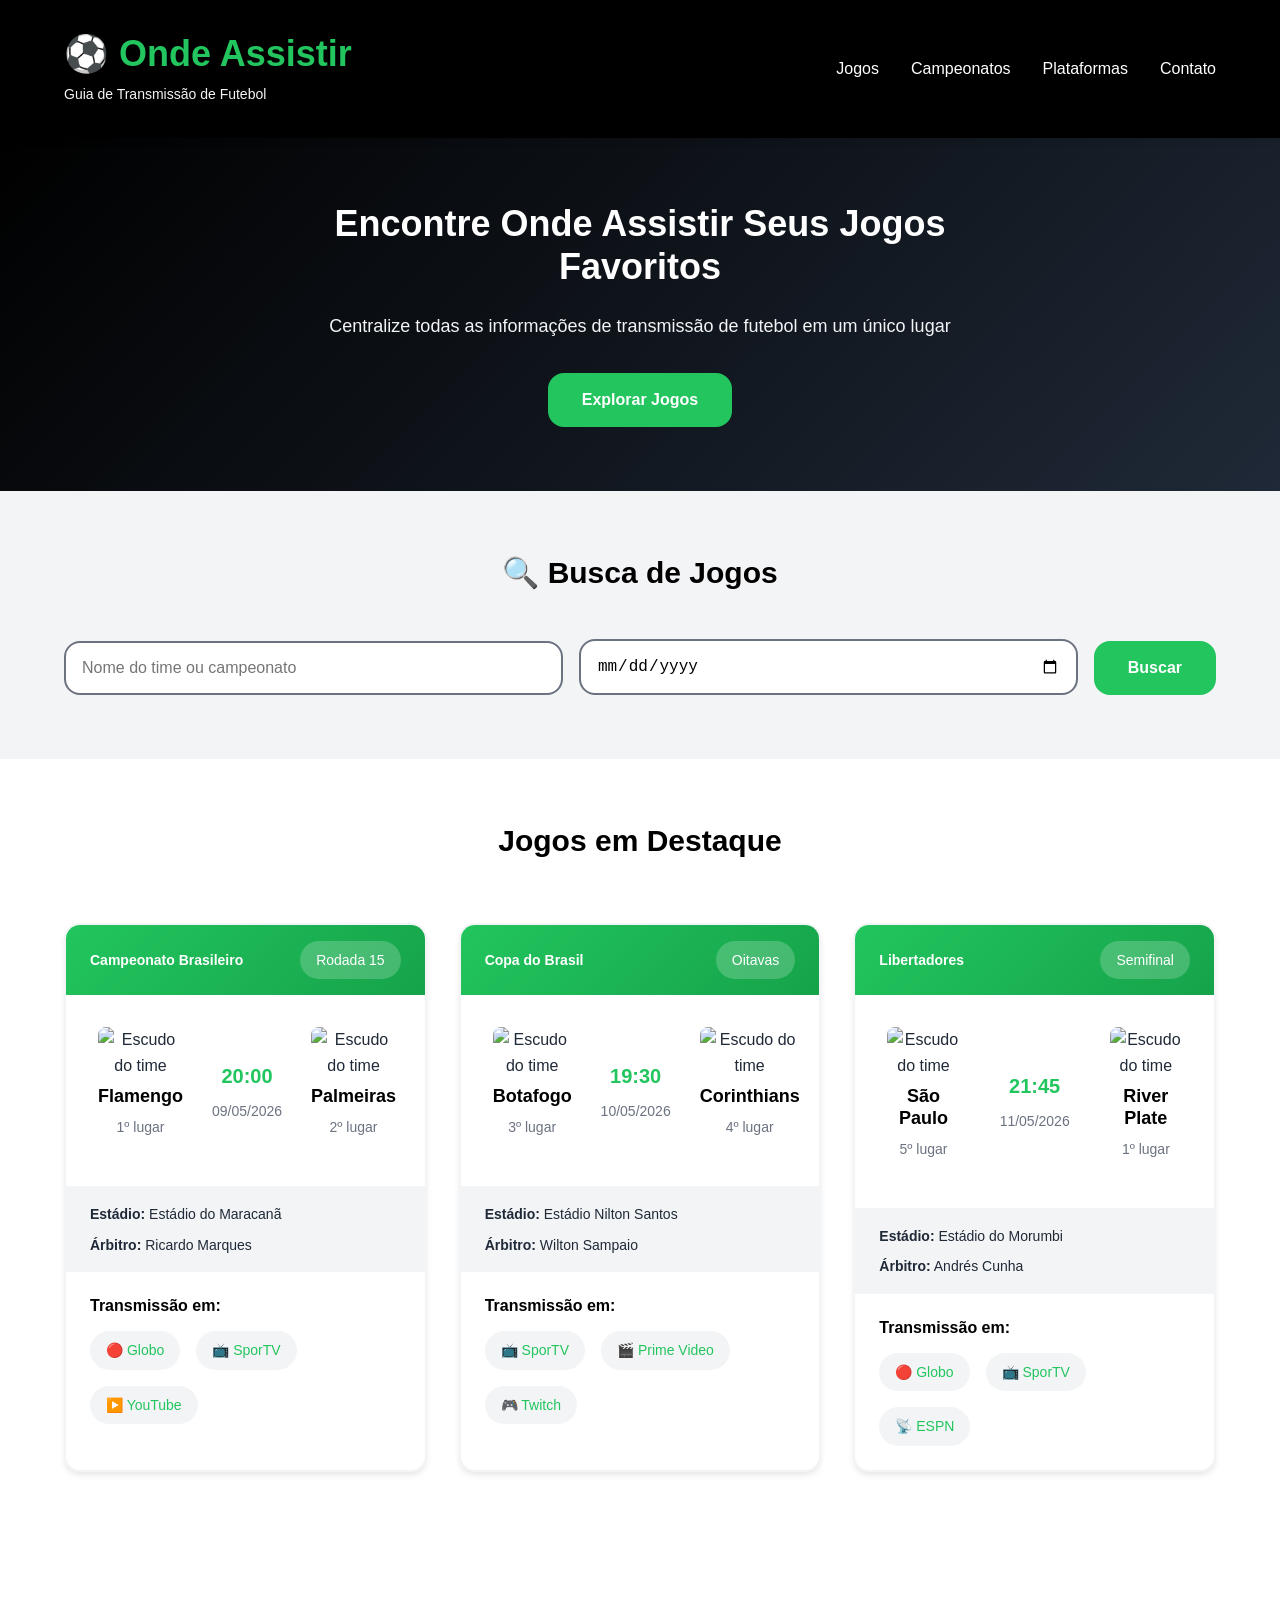
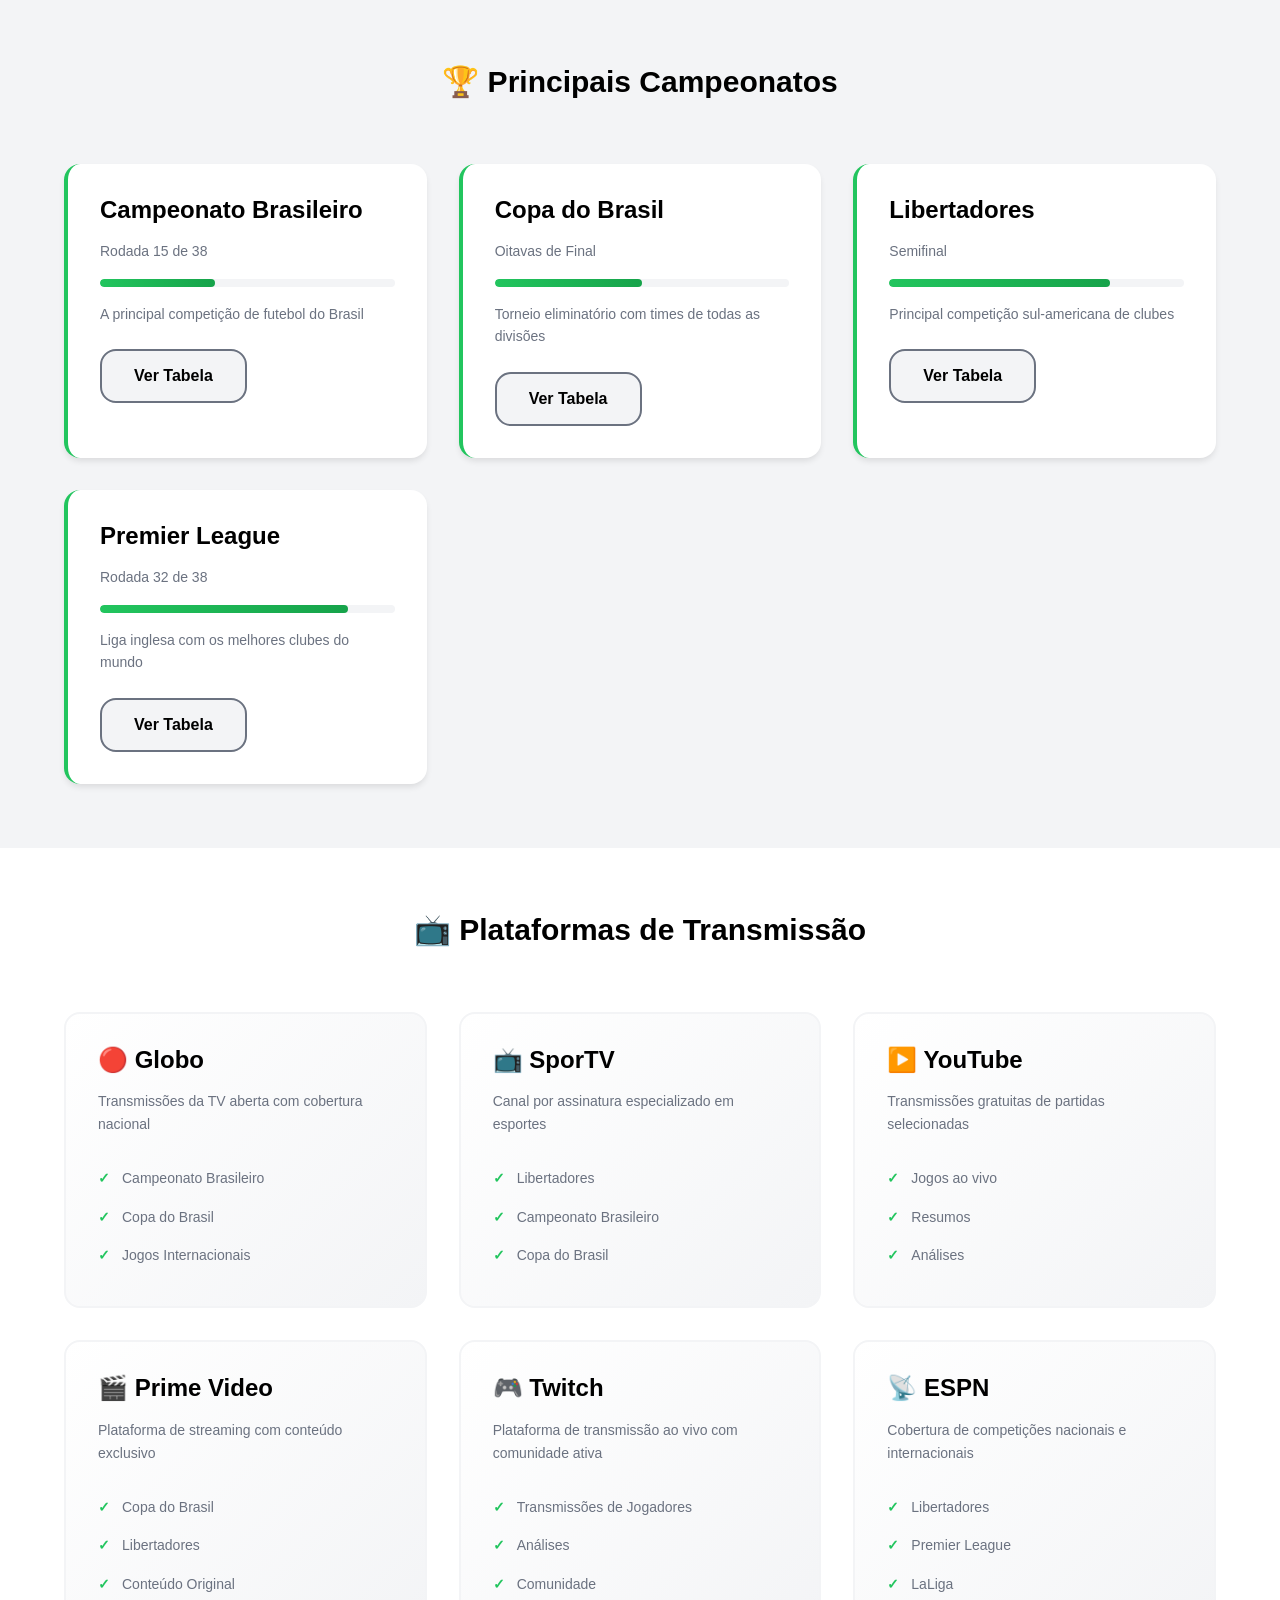
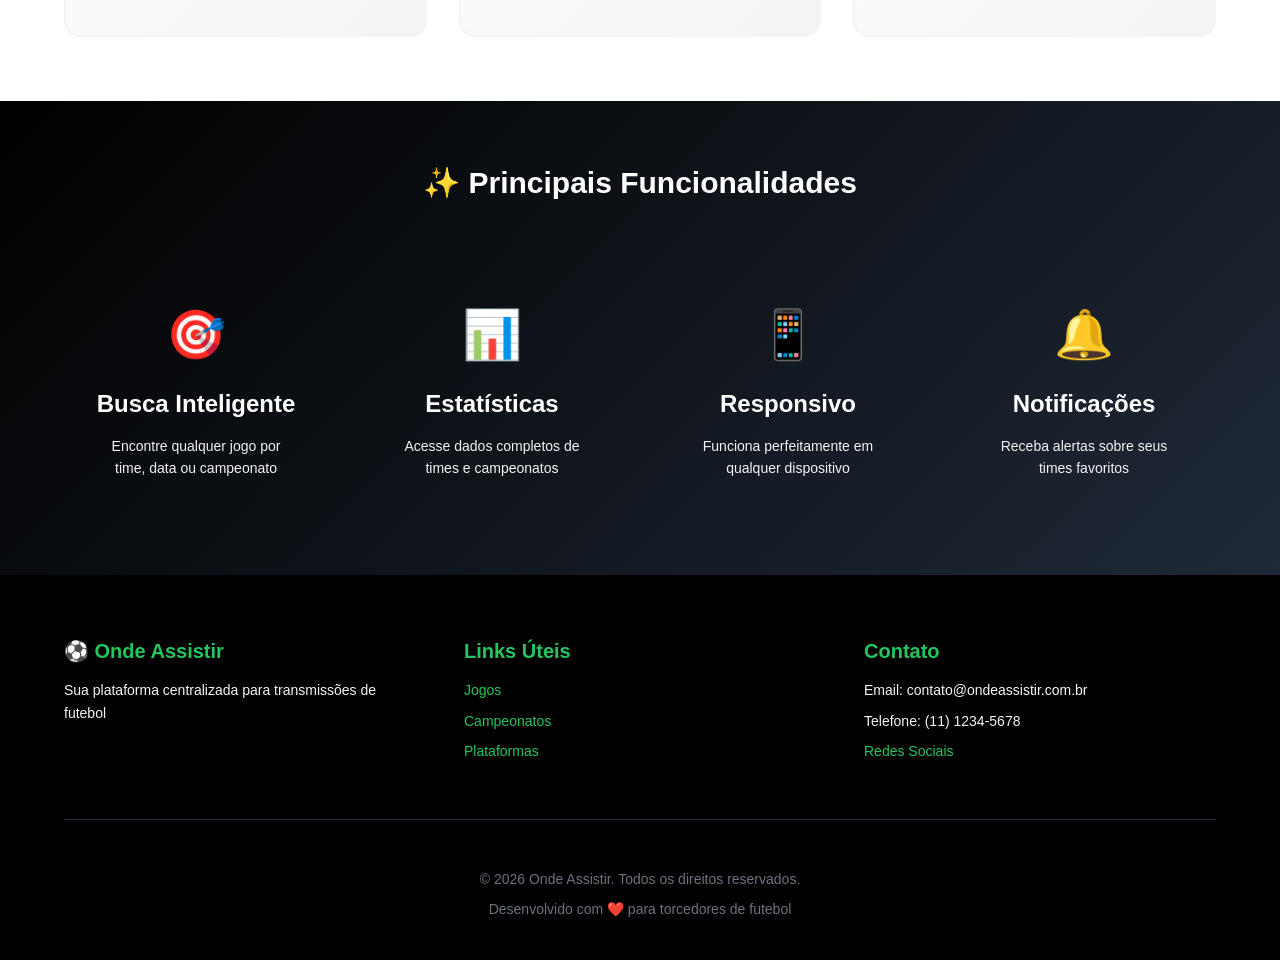
==== ProjetoTech/index.html @ 3fffa35b "Add semantic HTML structure for Onde Assistir project" ====
<!DOCTYPE html>
<html lang="pt-BR">
<head>
    <meta charset="UTF-8">
    <meta name="viewport" content="width=device-width, initial-scale=1.0">
    <meta name="description" content="Onde Assistir - Guia de Transmissão de Futebol. Encontre em qual plataforma cada partida será exibida.">
    <meta name="keywords" content="futebol, transmissão, campeonato, jogos, streaming">
    <title>⚽ Onde Assistir - Guia de Transmissão de Futebol</title>
    <link rel="stylesheet" href="styles.css">
</head>
<body>
    <!-- Header Principal -->
    <header class="header">
        <div class="container">
            <div class="logo">
                <h1>⚽ Onde Assistir</h1>
                <p class="tagline">Guia de Transmissão de Futebol</p>
            </div>
            <nav class="navbar">
                <ul>
                    <li><a href="#jogos">Jogos</a></li>
                    <li><a href="#campeonatos">Campeonatos</a></li>
                    <li><a href="#plataformas">Plataformas</a></li>
                    <li><a href="#contato">Contato</a></li>
                </ul>
            </nav>
        </div>
    </header>

    <!-- Seção Hero -->
    <section class="hero">
        <div class="container">
            <div class="hero-content">
                <h2>Encontre Onde Assistir Seus Jogos Favoritos</h2>
                <p>Centralize todas as informações de transmissão de futebol em um único lugar</p>
                <button class="btn btn-primary">Explorar Jogos</button>
            </div>
        </div>
    </section>

    <!-- Seção de Busca -->
    <section class="search-section" id="jogos">
        <div class="container">
            <h2>🔍 Busca de Jogos</h2>
            <form class="search-form" id="searchForm">
                <div class="form-group">
                    <input type="text" placeholder="Nome do time ou campeonato" id="searchInput">
                </div>
                <div class="form-group">
                    <input type="date" id="dateInput">
                </div>
                <button type="submit" class="btn btn-primary">Buscar</button>
            </form>
        </div>
    </section>

    <!-- Seção Principal de Jogos -->
    <main class="games-section">
        <div class="container">
            <h2>Jogos em Destaque</h2>
            <div class="games-grid">
                <!-- Card de Jogo 1 -->
                <article class="game-card">
                    <div class="game-header">
                        <span class="championship">Campeonato Brasileiro</span>
                        <span class="round">Rodada 15</span>
                    </div>
                    <div class="game-content">
                        <div class="team home-team">
                            <img src="https://via.placeholder.com/50" alt="Escudo do time" class="team-shield">
                            <h3>Flamengo</h3>
                            <p class="ranking">1º lugar</p>
                        </div>
                        <div class="vs">
                            <span class="time">20:00</span>
                            <span class="date">09/05/2026</span>
                        </div>
                        <div class="team away-team">
                            <img src="https://via.placeholder.com/50" alt="Escudo do time" class="team-shield">
                            <h3>Palmeiras</h3>
                            <p class="ranking">2º lugar</p>
                        </div>
                    </div>
                    <div class="game-details">
                        <p><strong>Estádio:</strong> Estádio do Maracanã</p>
                        <p><strong>Árbitro:</strong> Ricardo Marques</p>
                    </div>
                    <div class="broadcasts">
                        <h4>Transmissão em:</h4>
                        <div class="platforms">
                            <a href="#" class="platform globo">🔴 Globo</a>
                            <a href="#" class="platform sportv">📺 SporTV</a>
                            <a href="#" class="platform youtube">▶️ YouTube</a>
                        </div>
                    </div>
                </article>

                <!-- Card de Jogo 2 -->
                <article class="game-card">
                    <div class="game-header">
                        <span class="championship">Copa do Brasil</span>
                        <span class="round">Oitavas</span>
                    </div>
                    <div class="game-content">
                        <div class="team home-team">
                            <img src="https://via.placeholder.com/50" alt="Escudo do time" class="team-shield">
                            <h3>Botafogo</h3>
                            <p class="ranking">3º lugar</p>
                        </div>
                        <div class="vs">
                            <span class="time">19:30</span>
                            <span class="date">10/05/2026</span>
                        </div>
                        <div class="team away-team">
                            <img src="https://via.placeholder.com/50" alt="Escudo do time" class="team-shield">
                            <h3>Corinthians</h3>
                            <p class="ranking">4º lugar</p>
                        </div>
                    </div>
                    <div class="game-details">
                        <p><strong>Estádio:</strong> Estádio Nilton Santos</p>
                        <p><strong>Árbitro:</strong> Wilton Sampaio</p>
                    </div>
                    <div class="broadcasts">
                        <h4>Transmissão em:</h4>
                        <div class="platforms">
                            <a href="#" class="platform sportv">📺 SporTV</a>
                            <a href="#" class="platform prime">🎬 Prime Video</a>
                            <a href="#" class="platform twitch">🎮 Twitch</a>
                        </div>
                    </div>
                </article>

                <!-- Card de Jogo 3 -->
                <article class="game-card">
                    <div class="game-header">
                        <span class="championship">Libertadores</span>
                        <span class="round">Semifinal</span>
                    </div>
                    <div class="game-content">
                        <div class="team home-team">
                            <img src="https://via.placeholder.com/50" alt="Escudo do time" class="team-shield">
                            <h3>São Paulo</h3>
                            <p class="ranking">5º lugar</p>
                        </div>
                        <div class="vs">
                            <span class="time">21:45</span>
                            <span class="date">11/05/2026</span>
                        </div>
                        <div class="team away-team">
                            <img src="https://via.placeholder.com/50" alt="Escudo do time" class="team-shield">
                            <h3>River Plate</h3>
                            <p class="ranking">1º lugar</p>
                        </div>
                    </div>
                    <div class="game-details">
                        <p><strong>Estádio:</strong> Estádio do Morumbi</p>
                        <p><strong>Árbitro:</strong> Andrés Cunha</p>
                    </div>
                    <div class="broadcasts">
                        <h4>Transmissão em:</h4>
                        <div class="platforms">
                            <a href="#" class="platform globo">🔴 Globo</a>
                            <a href="#" class="platform sportv">📺 SporTV</a>
                            <a href="#" class="platform espn">📡 ESPN</a>
                        </div>
                    </div>
                </article>
            </div>
        </div>
    </main>

    <!-- Seção de Campeonatos -->
    <section class="championships-section" id="campeonatos">
        <div class="container">
            <h2>🏆 Principais Campeonatos</h2>
            <div class="championships-grid">
                <article class="championship-card">
                    <h3>Campeonato Brasileiro</h3>
                    <p class="status">Rodada 15 de 38</p>
                    <div class="progress-bar">
                        <div class="progress" style="width: 39%"></div>
                    </div>
                    <p class="description">A principal competição de futebol do Brasil</p>
                    <button class="btn btn-secondary">Ver Tabela</button>
                </article>

                <article class="championship-card">
                    <h3>Copa do Brasil</h3>
                    <p class="status">Oitavas de Final</p>
                    <div class="progress-bar">
                        <div class="progress" style="width: 50%"></div>
                    </div>
                    <p class="description">Torneio eliminatório com times de todas as divisões</p>
                    <button class="btn btn-secondary">Ver Tabela</button>
                </article>

                <article class="championship-card">
                    <h3>Libertadores</h3>
                    <p class="status">Semifinal</p>
                    <div class="progress-bar">
                        <div class="progress" style="width: 75%"></div>
                    </div>
                    <p class="description">Principal competição sul-americana de clubes</p>
                    <button class="btn btn-secondary">Ver Tabela</button>
                </article>

                <article class="championship-card">
                    <h3>Premier League</h3>
                    <p class="status">Rodada 32 de 38</p>
                    <div class="progress-bar">
                        <div class="progress" style="width: 84%"></div>
                    </div>
                    <p class="description">Liga inglesa com os melhores clubes do mundo</p>
                    <button class="btn btn-secondary">Ver Tabela</button>
                </article>
            </div>
        </div>
    </section>

    <!-- Seção de Plataformas -->
    <section class="platforms-section" id="plataformas">
        <div class="container">
            <h2>📺 Plataformas de Transmissão</h2>
            <div class="platforms-grid">
                <article class="platform-card">
                    <h3>🔴 Globo</h3>
                    <p>Transmissões da TV aberta com cobertura nacional</p>
                    <ul>
                        <li>Campeonato Brasileiro</li>
                        <li>Copa do Brasil</li>
                        <li>Jogos Internacionais</li>
                    </ul>
                </article>

                <article class="platform-card">
                    <h3>📺 SporTV</h3>
                    <p>Canal por assinatura especializado em esportes</p>
                    <ul>
                        <li>Libertadores</li>
                        <li>Campeonato Brasileiro</li>
                        <li>Copa do Brasil</li>
                    </ul>
                </article>

                <article class="platform-card">
                    <h3>▶️ YouTube</h3>
                    <p>Transmissões gratuitas de partidas selecionadas</p>
                    <ul>
                        <li>Jogos ao vivo</li>
                        <li>Resumos</li>
                        <li>Análises</li>
                    </ul>
                </article>

                <article class="platform-card">
                    <h3>🎬 Prime Video</h3>
                    <p>Plataforma de streaming com conteúdo exclusivo</p>
                    <ul>
                        <li>Copa do Brasil</li>
                        <li>Libertadores</li>
                        <li>Conteúdo Original</li>
                    </ul>
                </article>

                <article class="platform-card">
                    <h3>🎮 Twitch</h3>
                    <p>Plataforma de transmissão ao vivo com comunidade ativa</p>
                    <ul>
                        <li>Transmissões de Jogadores</li>
                        <li>Análises</li>
                        <li>Comunidade</li>
                    </ul>
                </article>

                <article class="platform-card">
                    <h3>📡 ESPN</h3>
                    <p>Cobertura de competições nacionais e internacionais</p>
                    <ul>
                        <li>Libertadores</li>
                        <li>Premier League</li>
                        <li>LaLiga</li>
                    </ul>
                </article>
            </div>
        </div>
    </section>

    <!-- Seção de Informações Adicionais -->
    <section class="features-section">
        <div class="container">
            <h2>✨ Principais Funcionalidades</h2>
            <div class="features-grid">
                <div class="feature">
                    <div class="feature-icon">🎯</div>
                    <h3>Busca Inteligente</h3>
                    <p>Encontre qualquer jogo por time, data ou campeonato</p>
                </div>

                <div class="feature">
                    <div class="feature-icon">📊</div>
                    <h3>Estatísticas</h3>
                    <p>Acesse dados completos de times e campeonatos</p>
                </div>

                <div class="feature">
                    <div class="feature-icon">📱</div>
                    <h3>Responsivo</h3>
                    <p>Funciona perfeitamente em qualquer dispositivo</p>
                </div>

                <div class="feature">
                    <div class="feature-icon">🔔</div>
                    <h3>Notificações</h3>
                    <p>Receba alertas sobre seus times favoritos</p>
                </div>
            </div>
        </div>
    </section>

    <!-- Footer -->
    <footer class="footer" id="contato">
        <div class="container">
            <div class="footer-content">
                <div class="footer-section">
                    <h4>⚽ Onde Assistir</h4>
                    <p>Sua plataforma centralizada para transmissões de futebol</p>
                </div>
                <div class="footer-section">
                    <h4>Links Úteis</h4>
                    <ul>
                        <li><a href="#jogos">Jogos</a></li>
                        <li><a href="#campeonatos">Campeonatos</a></li>
                        <li><a href="#plataformas">Plataformas</a></li>
                    </ul>
                </div>
                <div class="footer-section">
                    <h4>Contato</h4>
                    <ul>
                        <li>Email: contato@ondeassistir.com.br</li>
                        <li>Telefone: (11) 1234-5678</li>
                        <li><a href="#">Redes Sociais</a></li>
                    </ul>
                </div>
            </div>
            <div class="footer-bottom">
                <p>&copy; 2026 Onde Assistir. Todos os direitos reservados.</p>
                <p>Desenvolvido com ❤️ para torcedores de futebol</p>
            </div>
        </div>
    </footer>

    <script src="script.js"></script>
</body>
</html>
---- ProjetoTech/styles.css ----
/* ========================================
   VARIÁVEIS DE CORES E ESPAÇAMENTO
   ======================================== */

:root {
    /* Paleta de Cores Principal */
    --color-primary: #22c55e;      /* Verde Principal */
    --color-primary-dark: #16a34a; /* Verde Escuro */
    --color-primary-light: #86efac; /* Verde Claro */
    
    --color-black: #000000;         /* Preto */
    --color-dark-gray: #1f2937;     /* Cinza Escuro */
    --color-medium-gray: #6b7280;   /* Cinza Médio */
    --color-light-gray: #f3f4f6;    /* Cinza Claro */
    
    --color-white: #ffffff;         /* Branco */
    
    /* Cores Secundárias */
    --color-danger: #ef4444;
    --color-warning: #f59e0b;
    --color-success: #10b981;
    
    /* Espaçamento */
    --spacing-xs: 0.25rem;
    --spacing-sm: 0.5rem;
    --spacing-md: 1rem;
    --spacing-lg: 1.5rem;
    --spacing-xl: 2rem;
    --spacing-2xl: 3rem;
    --spacing-3xl: 4rem;
    
    /* Tipografia */
    --font-family: 'Segoe UI', Tahoma, Geneva, Verdana, sans-serif;
    --font-size-sm: 0.875rem;
    --font-size-base: 1rem;
    --font-size-lg: 1.125rem;
    --font-size-xl: 1.25rem;
    --font-size-2xl: 1.5rem;
    --font-size-3xl: 1.875rem;
    --font-size-4xl: 2.25rem;
    
    /* Sombras */
    --shadow-sm: 0 1px 2px 0 rgba(0, 0, 0, 0.05);
    --shadow-md: 0 4px 6px -1px rgba(0, 0, 0, 0.1);
    --shadow-lg: 0 10px 15px -3px rgba(0, 0, 0, 0.1);
    --shadow-xl: 0 20px 25px -5px rgba(0, 0, 0, 0.1);
    
    /* Transições */
    --transition-fast: 150ms ease;
    --transition-normal: 300ms ease;
    --transition-slow: 500ms ease;
    
    /* Border Radius */
    --radius-sm: 0.25rem;
    --radius-md: 0.5rem;
    --radius-lg: 1rem;
    --radius-full: 9999px;
}

/* ========================================
   RESET E CONFIGURAÇÕES GLOBAIS
   ======================================== */

* {
    margin: 0;
    padding: 0;
    box-sizing: border-box;
}

html {
    scroll-behavior: smooth;
}

body {
    font-family: var(--font-family);
    font-size: var(--font-size-base);
    line-height: 1.6;
    color: var(--color-dark-gray);
    background-color: var(--color-white);
}

/* ========================================
   CONTAINER E LAYOUT
   ======================================== */

.container {
    max-width: 1200px;
    margin: 0 auto;
    padding: 0 var(--spacing-lg);
}

/* ========================================
   TIPOGRAFIA
   ======================================== */

h1, h2, h3, h4, h5, h6 {
    font-weight: 700;
    line-height: 1.2;
    color: var(--color-black);
    margin-bottom: var(--spacing-md);
}

h1 {
    font-size: var(--font-size-4xl);
}

h2 {
    font-size: var(--font-size-3xl);
}

h3 {
    font-size: var(--font-size-2xl);
}

h4 {
    font-size: var(--font-size-xl);
}

p {
    margin-bottom: var(--spacing-md);
}

a {
    color: var(--color-primary);
    text-decoration: none;
    transition: color var(--transition-fast);
}

a:hover {
    color: var(--color-primary-dark);
    text-decoration: underline;
}

/* ========================================
   BOTÕES
   ======================================== */

.btn {
    display: inline-block;
    padding: var(--spacing-md) var(--spacing-xl);
    border: 2px solid transparent;
    border-radius: var(--radius-lg);
    font-size: var(--font-size-base);
    font-weight: 600;
    cursor: pointer;
    transition: all var(--transition-fast);
    text-align: center;
    white-space: nowrap;
}

.btn-primary {
    background-color: var(--color-primary);
    color: var(--color-white);
    border-color: var(--color-primary);
}

.btn-primary:hover {
    background-color: var(--color-primary-dark);
    border-color: var(--color-primary-dark);
    box-shadow: var(--shadow-lg);
}

.btn-secondary {
    background-color: var(--color-light-gray);
    color: var(--color-black);
    border-color: var(--color-medium-gray);
}

.btn-secondary:hover {
    background-color: var(--color-primary-light);
    color: var(--color-black);
    border-color: var(--color-primary);
}

/* ========================================
   HEADER
   ======================================== */

.header {
    background-color: var(--color-black);
    color: var(--color-white);
    padding: var(--spacing-xl) 0;
    box-shadow: var(--shadow-md);
    position: sticky;
    top: 0;
    z-index: 100;
}

.header .container {
    display: flex;
    justify-content: space-between;
    align-items: center;
    flex-wrap: wrap;
    gap: var(--spacing-xl);
}

.logo {
    display: flex;
    flex-direction: column;
    gap: var(--spacing-sm);
}

.logo h1 {
    color: var(--color-primary);
    margin-bottom: 0;
}

.tagline {
    font-size: var(--font-size-sm);
    color: var(--color-light-gray);
    margin-bottom: 0;
}

.navbar ul {
    display: flex;
    list-style: none;
    gap: var(--spacing-xl);
    flex-wrap: wrap;
}

.navbar a {
    color: var(--color-white);
    font-weight: 500;
    transition: color var(--transition-fast);
}

.navbar a:hover {
    color: var(--color-primary);
}

/* ========================================
   SEÇÃO HERO
   ======================================== */

.hero {
    background: linear-gradient(135deg, var(--color-black) 0%, var(--color-dark-gray) 100%);
    color: var(--color-white);
    padding: var(--spacing-3xl) 0;
    text-align: center;
}

.hero-content {
    max-width: 700px;
    margin: 0 auto;
}

.hero h2 {
    color: var(--color-white);
    font-size: var(--font-size-4xl);
    margin-bottom: var(--spacing-lg);
}

.hero p {
    font-size: var(--font-size-lg);
    color: var(--color-light-gray);
    margin-bottom: var(--spacing-xl);
}

/* ========================================
   SEÇÃO DE BUSCA
   ======================================== */

.search-section {
    background-color: var(--color-light-gray);
    padding: var(--spacing-3xl) 0;
}

.search-section h2 {
    text-align: center;
    margin-bottom: var(--spacing-2xl);
}

.search-form {
    display: flex;
    gap: var(--spacing-md);
    flex-wrap: wrap;
    justify-content: center;
    align-items: flex-end;
}

.form-group {
    flex: 1;
    min-width: 200px;
}

.form-group input {
    width: 100%;
    padding: var(--spacing-md);
    border: 2px solid var(--color-medium-gray);
    border-radius: var(--radius-lg);
    font-size: var(--font-size-base);
    transition: border-color var(--transition-fast);
}

.form-group input:focus {
    outline: none;
    border-color: var(--color-primary);
    box-shadow: 0 0 0 3px rgba(34, 197, 94, 0.1);
}

/* ========================================
   SEÇÃO DE JOGOS
   ======================================== */

.games-section {
    padding: var(--spacing-3xl) 0;
}

.games-section h2 {
    text-align: center;
    margin-bottom: var(--spacing-3xl);
}

.games-grid {
    display: grid;
    grid-template-columns: repeat(auto-fit, minmax(320px, 1fr));
    gap: var(--spacing-xl);
    margin-bottom: var(--spacing-3xl);
}

.game-card {
    background: var(--color-white);
    border: 2px solid var(--color-light-gray);
    border-radius: var(--radius-lg);
    overflow: hidden;
    transition: all var(--transition-normal);
    box-shadow: var(--shadow-md);
}

.game-card:hover {
    border-color: var(--color-primary);
    box-shadow: var(--shadow-lg);
    transform: translateY(-4px);
}

.game-header {
    background: linear-gradient(135deg, var(--color-primary) 0%, var(--color-primary-dark) 100%);
    color: var(--color-white);
    padding: var(--spacing-md) var(--spacing-lg);
    display: flex;
    justify-content: space-between;
    align-items: center;
}

.championship {
    font-weight: 600;
    font-size: var(--font-size-sm);
}

.round {
    background-color: rgba(255, 255, 255, 0.2);
    padding: var(--spacing-sm) var(--spacing-md);
    border-radius: var(--radius-full);
    font-size: var(--font-size-sm);
}

.game-content {
    display: flex;
    align-items: center;
    justify-content: space-between;
    padding: var(--spacing-xl);
    gap: var(--spacing-lg);
}

.team {
    flex: 1;
    text-align: center;
}

.team-shield {
    width: 50px;
    height: 50px;
    margin-bottom: var(--spacing-sm);
    border-radius: var(--radius-md);
    object-fit: cover;
}

.team h3 {
    font-size: var(--font-size-lg);
    margin-bottom: var(--spacing-sm);
    color: var(--color-black);
}

.team .ranking {
    font-size: var(--font-size-sm);
    color: var(--color-medium-gray);
}

.vs {
    display: flex;
    flex-direction: column;
    justify-content: center;
    align-items: center;
    padding: 0 var(--spacing-md);
    gap: var(--spacing-sm);
    min-width: 80px;
}

.vs .time {
    font-weight: 700;
    font-size: var(--font-size-xl);
    color: var(--color-primary);
}

.vs .date {
    font-size: var(--font-size-sm);
    color: var(--color-medium-gray);
}

.game-details {
    border-top: 1px solid var(--color-light-gray);
    padding: var(--spacing-md) var(--spacing-lg);
    background-color: var(--color-light-gray);
}

.game-details p {
    font-size: var(--font-size-sm);
    margin-bottom: var(--spacing-sm);
}

.game-details p:last-child {
    margin-bottom: 0;
}

.broadcasts {
    padding: var(--spacing-lg);
}

.broadcasts h4 {
    font-size: var(--font-size-base);
    margin-bottom: var(--spacing-md);
    color: var(--color-black);
}

.platforms {
    display: flex;
    flex-wrap: wrap;
    gap: var(--spacing-md);
}

.platform {
    display: inline-block;
    padding: var(--spacing-sm) var(--spacing-md);
    background-color: var(--color-light-gray);
    border-radius: var(--radius-full);
    font-size: var(--font-size-sm);
    font-weight: 500;
    transition: all var(--transition-fast);
}

.platform:hover {
    background-color: var(--color-primary);
    color: var(--color-white);
    transform: scale(1.05);
}

/* ========================================
   SEÇÃO DE CAMPEONATOS
   ======================================== */

.championships-section {
    background-color: var(--color-light-gray);
    padding: var(--spacing-3xl) 0;
}

.championships-section h2 {
    text-align: center;
    margin-bottom: var(--spacing-3xl);
}

.championships-grid {
    display: grid;
    grid-template-columns: repeat(auto-fit, minmax(280px, 1fr));
    gap: var(--spacing-xl);
}

.championship-card {
    background: var(--color-white);
    padding: var(--spacing-xl);
    border-radius: var(--radius-lg);
    box-shadow: var(--shadow-md);
    transition: all var(--transition-normal);
    border-left: 4px solid var(--color-primary);
}

.championship-card:hover {
    box-shadow: var(--shadow-lg);
    transform: translateY(-4px);
}

.championship-card h3 {
    color: var(--color-black);
    margin-bottom: var(--spacing-md);
}

.championship-card .status {
    font-size: var(--font-size-sm);
    color: var(--color-medium-gray);
    margin-bottom: var(--spacing-md);
}

.progress-bar {
    width: 100%;
    height: 8px;
    background-color: var(--color-light-gray);
    border-radius: var(--radius-full);
    overflow: hidden;
    margin-bottom: var(--spacing-md);
}

.progress {
    height: 100%;
    background: linear-gradient(90deg, var(--color-primary) 0%, var(--color-primary-dark) 100%);
    border-radius: var(--radius-full);
    transition: width var(--transition-normal);
}

.championship-card .description {
    font-size: var(--font-size-sm);
    color: var(--color-medium-gray);
    margin-bottom: var(--spacing-lg);
}

/* ========================================
   SEÇÃO DE PLATAFORMAS
   ======================================== */

.platforms-section {
    padding: var(--spacing-3xl) 0;
}

.platforms-section h2 {
    text-align: center;
    margin-bottom: var(--spacing-3xl);
}

.platforms-grid {
    display: grid;
    grid-template-columns: repeat(auto-fit, minmax(280px, 1fr));
    gap: var(--spacing-xl);
}

.platform-card {
    background: linear-gradient(135deg, var(--color-white) 0%, var(--color-light-gray) 100%);
    border: 2px solid var(--color-light-gray);
    padding: var(--spacing-xl);
    border-radius: var(--radius-lg);
    transition: all var(--transition-normal);
}

.platform-card:hover {
    border-color: var(--color-primary);
    box-shadow: var(--shadow-lg);
    transform: translateY(-4px);
}

.platform-card h3 {
    color: var(--color-black);
    margin-bottom: var(--spacing-md);
}

.platform-card p {
    color: var(--color-medium-gray);
    font-size: var(--font-size-sm);
    margin-bottom: var(--spacing-lg);
}

.platform-card ul {
    list-style: none;
}

.platform-card li {
    padding: var(--spacing-sm) 0;
    padding-left: var(--spacing-lg);
    position: relative;
    color: var(--color-medium-gray);
    font-size: var(--font-size-sm);
}

.platform-card li:before {
    content: "✓";
    position: absolute;
    left: 0;
    color: var(--color-primary);
    font-weight: 700;
}

/* ========================================
   SEÇÃO DE FEATURES
   ======================================== */

.features-section {
    background: linear-gradient(135deg, var(--color-black) 0%, var(--color-dark-gray) 100%);
    color: var(--color-white);
    padding: var(--spacing-3xl) 0;
}

.features-section h2 {
    color: var(--color-white);
    text-align: center;
    margin-bottom: var(--spacing-3xl);
}

.features-grid {
    display: grid;
    grid-template-columns: repeat(auto-fit, minmax(250px, 1fr));
    gap: var(--spacing-xl);
}

.feature {
    text-align: center;
    padding: var(--spacing-xl);
}

.feature-icon {
    font-size: 3rem;
    margin-bottom: var(--spacing-md);
    display: inline-block;
}

.feature h3 {
    color: var(--color-white);
    margin-bottom: var(--spacing-md);
}

.feature p {
    color: var(--color-light-gray);
    font-size: var(--font-size-sm);
    margin-bottom: 0;
}

/* ========================================
   FOOTER
   ======================================== */

.footer {
    background-color: var(--color-black);
    color: var(--color-light-gray);
    padding: var(--spacing-3xl) 0 var(--spacing-xl);
}

.footer-content {
    display: grid;
    grid-template-columns: repeat(auto-fit, minmax(250px, 1fr));
    gap: var(--spacing-2xl);
    margin-bottom: var(--spacing-2xl);
    padding-bottom: var(--spacing-2xl);
    border-bottom: 1px solid var(--color-dark-gray);
}

.footer-section h4 {
    color: var(--color-primary);
    margin-bottom: var(--spacing-md);
}

.footer-section p {
    font-size: var(--font-size-sm);
    color: var(--color-light-gray);
}

.footer-section ul {
    list-style: none;
}

.footer-section ul li {
    margin-bottom: var(--spacing-sm);
    font-size: var(--font-size-sm);
}

.footer-section a {
    color: var(--color-primary);
    transition: color var(--transition-fast);
}

.footer-section a:hover {
    color: var(--color-white);
}

.footer-bottom {
    text-align: center;
}

.footer-bottom p {
    font-size: var(--font-size-sm);
    color: var(--color-medium-gray);
    margin-bottom: var(--spacing-sm);
}

/* ========================================
   RESPONSIVIDADE - TABLETS
   ======================================== */

@media (max-width: 768px) {
    :root {
        --font-size-4xl: 1.875rem;
        --font-size-3xl: 1.5rem;
        --spacing-xl: 1.5rem;
        --spacing-3xl: 2rem;
    }

    .header .container {
        gap: var(--spacing-md);
    }

    .navbar ul {
        width: 100%;
        justify-content: flex-start;
        gap: var(--spacing-lg);
    }

    .hero {
        padding: var(--spacing-2xl) 0;
    }

    .hero h2 {
        font-size: var(--font-size-3xl);
    }

    .search-form {
        flex-direction: column;
    }

    .search-form .btn {
        width: 100%;
    }

    .game-content {
        padding: var(--spacing-lg);
        flex-direction: column;
        gap: var(--spacing-md);
    }

    .teams {
        flex-direction: column;
    }
}

/* ========================================
   RESPONSIVIDADE - MOBILE
   ======================================== */

@media (max-width: 480px) {
    :root {
        --font-size-3xl: 1.25rem;
        --font-size-2xl: 1.125rem;
        --spacing-lg: 1rem;
        --spacing-xl: 1rem;
        --spacing-2xl: 1.5rem;
    }

    .container {
        padding: 0 var(--spacing-md);
    }

    .header .container {
        flex-direction: column;
        gap: var(--spacing-lg);
    }

    .logo h1 {
        font-size: var(--font-size-2xl);
    }

    .navbar ul {
        flex-direction: column;
        gap: var(--spacing-md);
        width: 100%;
    }

    .navbar a {
        display: block;
        padding: var(--spacing-md);
        background-color: var(--color-dark-gray);
        border-radius: var(--radius-md);
    }

    .hero h2 {
        font-size: var(--font-size-2xl);
    }

    .games-grid,
    .championships-grid,
    .platforms-grid,
    .features-grid {
        grid-template-columns: 1fr;
    }

    .btn {
        width: 100%;
    }

    .game-header {
        flex-direction: column;
        gap: var(--spacing-md);
        text-align: center;
    }

    .platforms {
        flex-direction: column;
    }

    .platform {
        width: 100%;
        text-align: center;
    }

    .footer-content {
        grid-template-columns: 1fr;
    }
}

/* ========================================
   ACESSIBILIDADE
   ======================================== */

@media (prefers-reduced-motion: reduce) {
    * {
        animation-duration: 0.01ms !important;
        animation-iteration-count: 1 !important;
        transition-duration: 0.01ms !important;
    }
}

/* Focus Visible para Acessibilidade */
button:focus-visible,
a:focus-visible,
input:focus-visible {
    outline: 2px solid var(--color-primary);
    outline-offset: 2px;
}

/* Dark Mode (opcional, comentado) */
@media (prefers-color-scheme: dark) {
    /* Pode ser expandido conforme necessário */
}
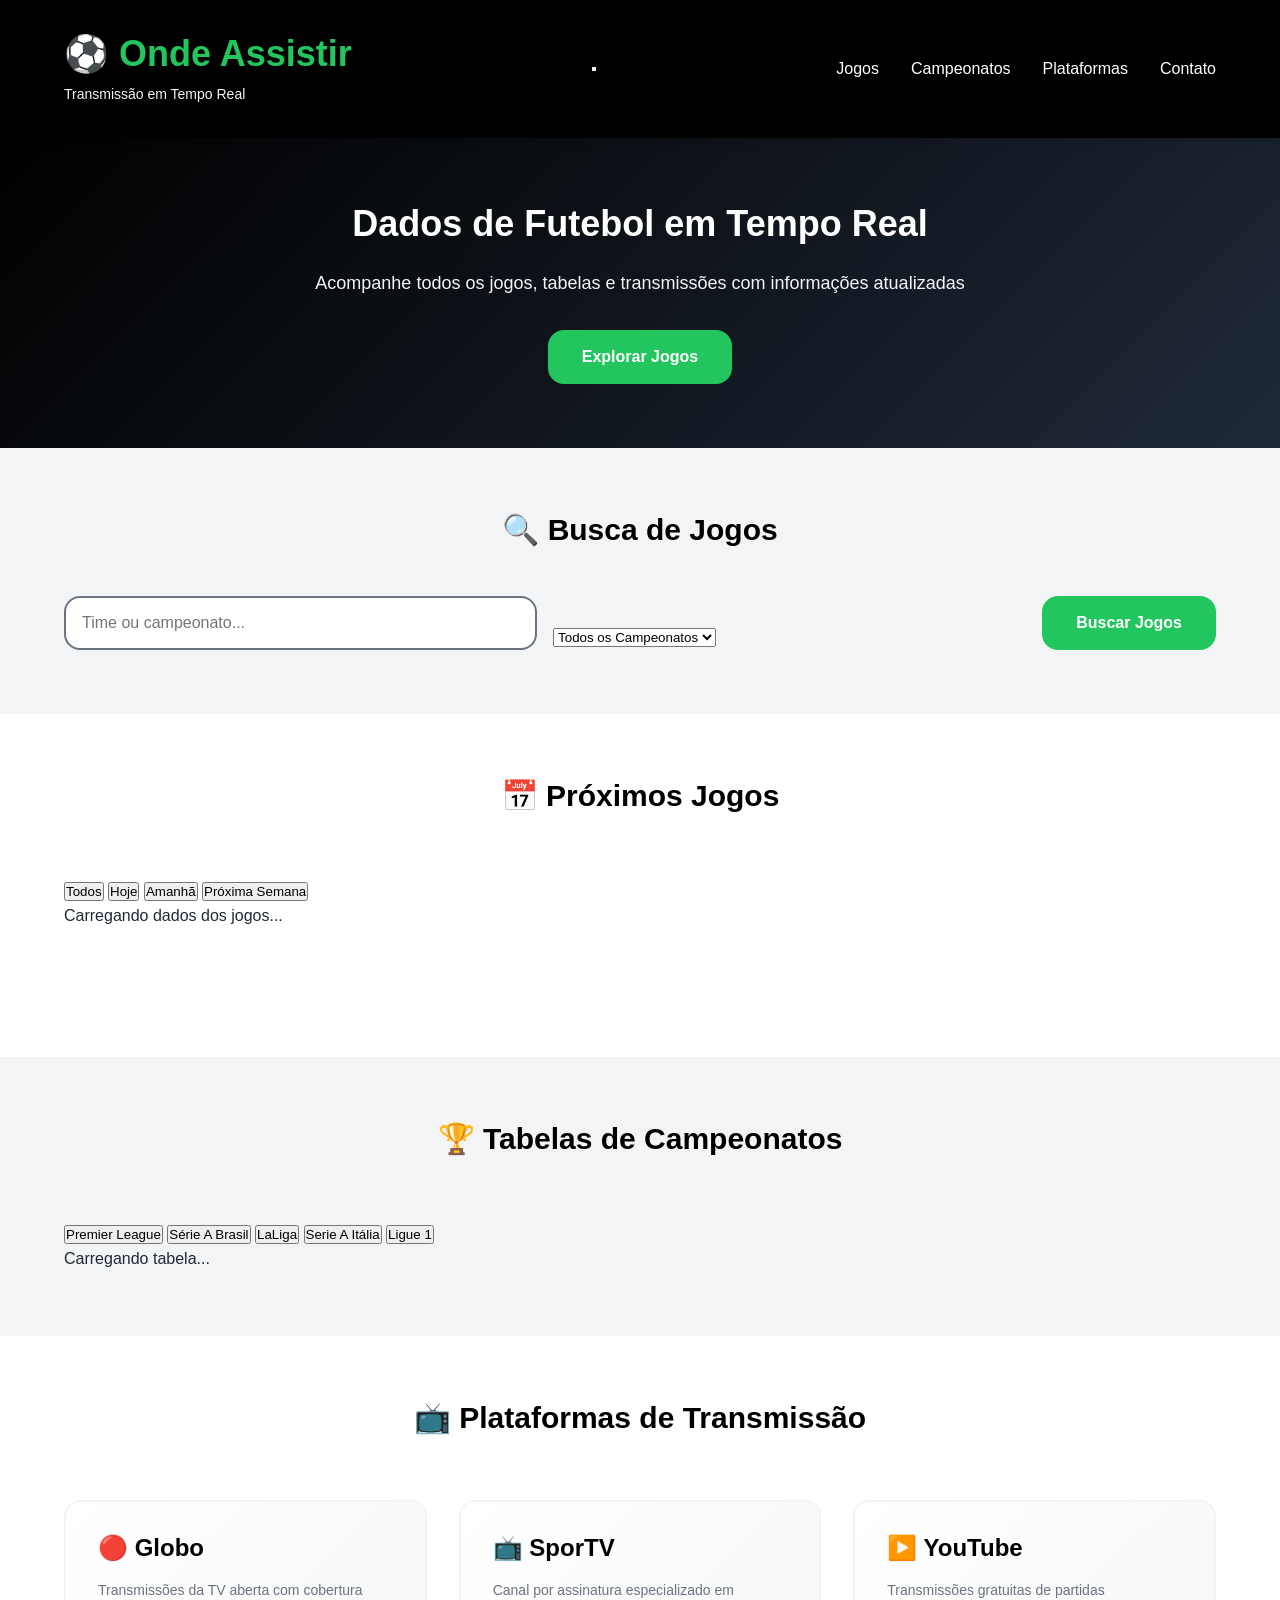
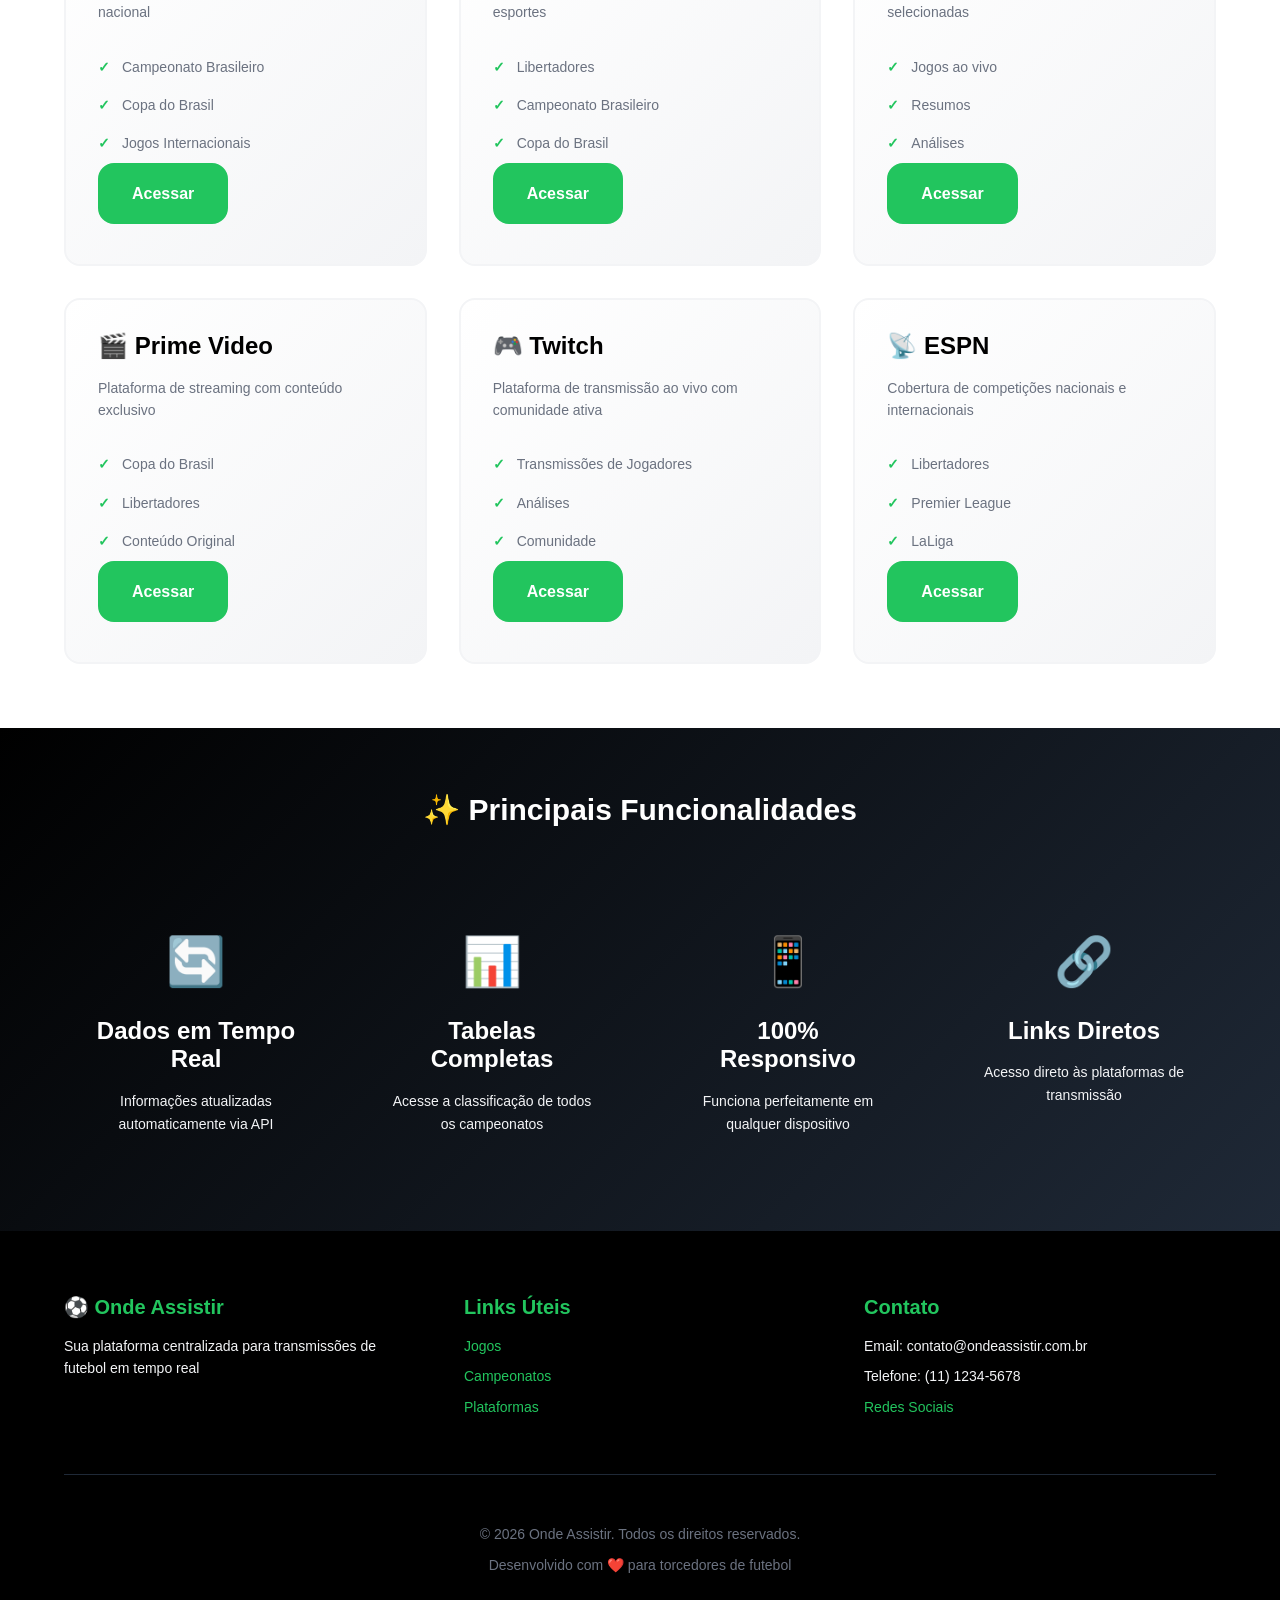
==== commit 5b5752d2: "Refactor HTML with API integration and improved responsive menu" ====
--- a/ProjetoTech/index.html
+++ b/ProjetoTech/index.html
@@ -3,9 +3,9 @@
 <head>
     <meta charset="UTF-8">
     <meta name="viewport" content="width=device-width, initial-scale=1.0">
-    <meta name="description" content="Onde Assistir - Guia de Transmissão de Futebol. Encontre em qual plataforma cada partida será exibida.">
-    <meta name="keywords" content="futebol, transmissão, campeonato, jogos, streaming">
-    <title>⚽ Onde Assistir - Guia de Transmissão de Futebol</title>
+    <meta name="description" content="Onde Assistir - Guia de Transmissão de Futebol em Tempo Real">
+    <meta name="keywords" content="futebol, transmissão, campeonato, jogos, streaming, api">
+    <title>⚽ Onde Assistir - Transmissão de Futebol em Tempo Real</title>
     <link rel="stylesheet" href="styles.css">
 </head>
 <body>
@@ -14,9 +14,14 @@
         <div class="container">
             <div class="logo">
                 <h1>⚽ Onde Assistir</h1>
-                <p class="tagline">Guia de Transmissão de Futebol</p>
-            </div>
-            <nav class="navbar">
+                <p class="tagline">Transmissão em Tempo Real</p>
+            </div>
+            <button class="menu-toggle" id="menuToggle" aria-label="Toggle Menu">
+                <span></span>
+                <span></span>
+                <span></span>
+            </button>
+            <nav class="navbar" id="navbar">
                 <ul>
                     <li><a href="#jogos">Jogos</a></li>
                     <li><a href="#campeonatos">Campeonatos</a></li>
@@ -31,9 +36,9 @@
     <section class="hero">
         <div class="container">
             <div class="hero-content">
-                <h2>Encontre Onde Assistir Seus Jogos Favoritos</h2>
-                <p>Centralize todas as informações de transmissão de futebol em um único lugar</p>
-                <button class="btn btn-primary">Explorar Jogos</button>
+                <h2>Dados de Futebol em Tempo Real</h2>
+                <p>Acompanhe todos os jogos, tabelas e transmissões com informações atualizadas</p>
+                <button class="btn btn-primary" onclick="scrollToSection('#jogos')">Explorar Jogos</button>
             </div>
         </div>
     </section>
@@ -44,128 +49,39 @@
             <h2>🔍 Busca de Jogos</h2>
             <form class="search-form" id="searchForm">
                 <div class="form-group">
-                    <input type="text" placeholder="Nome do time ou campeonato" id="searchInput">
+                    <input type="text" placeholder="Time ou campeonato..." id="searchInput" autocomplete="off">
                 </div>
                 <div class="form-group">
-                    <input type="date" id="dateInput">
-                </div>
-                <button type="submit" class="btn btn-primary">Buscar</button>
+                    <select id="leagueFilter">
+                        <option value="">Todos os Campeonatos</option>
+                        <option value="PL">Premier League</option>
+                        <option value="BRA">Série A Brasil</option>
+                        <option value="COPA">Copa do Brasil</option>
+                        <option value="LIB">Libertadores</option>
+                        <option value="LA">LaLiga</option>
+                        <option value="SERIE_A">Serie A Itália</option>
+                        <option value="LIGUE1">Ligue 1</option>
+                        <option value="BUNDESLIGA">Bundesliga</option>
+                    </select>
+                </div>
+                <button type="button" class="btn btn-primary" id="searchBtn">Buscar Jogos</button>
             </form>
+            <div id="loadingSpinner" class="spinner" style="display: none;"></div>
         </div>
     </section>
 
     <!-- Seção Principal de Jogos -->
     <main class="games-section">
         <div class="container">
-            <h2>Jogos em Destaque</h2>
-            <div class="games-grid">
-                <!-- Card de Jogo 1 -->
-                <article class="game-card">
-                    <div class="game-header">
-                        <span class="championship">Campeonato Brasileiro</span>
-                        <span class="round">Rodada 15</span>
-                    </div>
-                    <div class="game-content">
-                        <div class="team home-team">
-                            <img src="https://via.placeholder.com/50" alt="Escudo do time" class="team-shield">
-                            <h3>Flamengo</h3>
-                            <p class="ranking">1º lugar</p>
-                        </div>
-                        <div class="vs">
-                            <span class="time">20:00</span>
-                            <span class="date">09/05/2026</span>
-                        </div>
-                        <div class="team away-team">
-                            <img src="https://via.placeholder.com/50" alt="Escudo do time" class="team-shield">
-                            <h3>Palmeiras</h3>
-                            <p class="ranking">2º lugar</p>
-                        </div>
-                    </div>
-                    <div class="game-details">
-                        <p><strong>Estádio:</strong> Estádio do Maracanã</p>
-                        <p><strong>Árbitro:</strong> Ricardo Marques</p>
-                    </div>
-                    <div class="broadcasts">
-                        <h4>Transmissão em:</h4>
-                        <div class="platforms">
-                            <a href="#" class="platform globo">🔴 Globo</a>
-                            <a href="#" class="platform sportv">📺 SporTV</a>
-                            <a href="#" class="platform youtube">▶️ YouTube</a>
-                        </div>
-                    </div>
-                </article>
-
-                <!-- Card de Jogo 2 -->
-                <article class="game-card">
-                    <div class="game-header">
-                        <span class="championship">Copa do Brasil</span>
-                        <span class="round">Oitavas</span>
-                    </div>
-                    <div class="game-content">
-                        <div class="team home-team">
-                            <img src="https://via.placeholder.com/50" alt="Escudo do time" class="team-shield">
-                            <h3>Botafogo</h3>
-                            <p class="ranking">3º lugar</p>
-                        </div>
-                        <div class="vs">
-                            <span class="time">19:30</span>
-                            <span class="date">10/05/2026</span>
-                        </div>
-                        <div class="team away-team">
-                            <img src="https://via.placeholder.com/50" alt="Escudo do time" class="team-shield">
-                            <h3>Corinthians</h3>
-                            <p class="ranking">4º lugar</p>
-                        </div>
-                    </div>
-                    <div class="game-details">
-                        <p><strong>Estádio:</strong> Estádio Nilton Santos</p>
-                        <p><strong>Árbitro:</strong> Wilton Sampaio</p>
-                    </div>
-                    <div class="broadcasts">
-                        <h4>Transmissão em:</h4>
-                        <div class="platforms">
-                            <a href="#" class="platform sportv">📺 SporTV</a>
-                            <a href="#" class="platform prime">🎬 Prime Video</a>
-                            <a href="#" class="platform twitch">🎮 Twitch</a>
-                        </div>
-                    </div>
-                </article>
-
-                <!-- Card de Jogo 3 -->
-                <article class="game-card">
-                    <div class="game-header">
-                        <span class="championship">Libertadores</span>
-                        <span class="round">Semifinal</span>
-                    </div>
-                    <div class="game-content">
-                        <div class="team home-team">
-                            <img src="https://via.placeholder.com/50" alt="Escudo do time" class="team-shield">
-                            <h3>São Paulo</h3>
-                            <p class="ranking">5º lugar</p>
-                        </div>
-                        <div class="vs">
-                            <span class="time">21:45</span>
-                            <span class="date">11/05/2026</span>
-                        </div>
-                        <div class="team away-team">
-                            <img src="https://via.placeholder.com/50" alt="Escudo do time" class="team-shield">
-                            <h3>River Plate</h3>
-                            <p class="ranking">1º lugar</p>
-                        </div>
-                    </div>
-                    <div class="game-details">
-                        <p><strong>Estádio:</strong> Estádio do Morumbi</p>
-                        <p><strong>Árbitro:</strong> Andrés Cunha</p>
-                    </div>
-                    <div class="broadcasts">
-                        <h4>Transmissão em:</h4>
-                        <div class="platforms">
-                            <a href="#" class="platform globo">🔴 Globo</a>
-                            <a href="#" class="platform sportv">📺 SporTV</a>
-                            <a href="#" class="platform espn">📡 ESPN</a>
-                        </div>
-                    </div>
-                </article>
+            <h2>📅 Próximos Jogos</h2>
+            <div class="filter-tabs">
+                <button class="tab-btn active" data-tab="all">Todos</button>
+                <button class="tab-btn" data-tab="today">Hoje</button>
+                <button class="tab-btn" data-tab="tomorrow">Amanhã</button>
+                <button class="tab-btn" data-tab="week">Próxima Semana</button>
+            </div>
+            <div id="gamesContainer" class="games-grid">
+                <div class="loading-message">Carregando dados dos jogos...</div>
             </div>
         </div>
     </main>
@@ -173,47 +89,16 @@
     <!-- Seção de Campeonatos -->
     <section class="championships-section" id="campeonatos">
         <div class="container">
-            <h2>🏆 Principais Campeonatos</h2>
-            <div class="championships-grid">
-                <article class="championship-card">
-                    <h3>Campeonato Brasileiro</h3>
-                    <p class="status">Rodada 15 de 38</p>
-                    <div class="progress-bar">
-                        <div class="progress" style="width: 39%"></div>
-                    </div>
-                    <p class="description">A principal competição de futebol do Brasil</p>
-                    <button class="btn btn-secondary">Ver Tabela</button>
-                </article>
-
-                <article class="championship-card">
-                    <h3>Copa do Brasil</h3>
-                    <p class="status">Oitavas de Final</p>
-                    <div class="progress-bar">
-                        <div class="progress" style="width: 50%"></div>
-                    </div>
-                    <p class="description">Torneio eliminatório com times de todas as divisões</p>
-                    <button class="btn btn-secondary">Ver Tabela</button>
-                </article>
-
-                <article class="championship-card">
-                    <h3>Libertadores</h3>
-                    <p class="status">Semifinal</p>
-                    <div class="progress-bar">
-                        <div class="progress" style="width: 75%"></div>
-                    </div>
-                    <p class="description">Principal competição sul-americana de clubes</p>
-                    <button class="btn btn-secondary">Ver Tabela</button>
-                </article>
-
-                <article class="championship-card">
-                    <h3>Premier League</h3>
-                    <p class="status">Rodada 32 de 38</p>
-                    <div class="progress-bar">
-                        <div class="progress" style="width: 84%"></div>
-                    </div>
-                    <p class="description">Liga inglesa com os melhores clubes do mundo</p>
-                    <button class="btn btn-secondary">Ver Tabela</button>
-                </article>
+            <h2>🏆 Tabelas de Campeonatos</h2>
+            <div class="championship-tabs">
+                <button class="champ-tab active" data-league="PL">Premier League</button>
+                <button class="champ-tab" data-league="BRA">Série A Brasil</button>
+                <button class="champ-tab" data-league="LA">LaLiga</button>
+                <button class="champ-tab" data-league="SERIE_A">Serie A Itália</button>
+                <button class="champ-tab" data-league="LIGUE1">Ligue 1</button>
+            </div>
+            <div id="standingsContainer" class="standings-wrapper">
+                <div class="loading-message">Carregando tabela...</div>
             </div>
         </div>
     </section>
@@ -231,6 +116,7 @@
                         <li>Copa do Brasil</li>
                         <li>Jogos Internacionais</li>
                     </ul>
+                    <a href="https://globoplay.globo.com" target="_blank" class="btn btn-primary">Acessar</a>
                 </article>
 
                 <article class="platform-card">
@@ -241,6 +127,7 @@
                         <li>Campeonato Brasileiro</li>
                         <li>Copa do Brasil</li>
                     </ul>
+                    <a href="https://www.sportv.com.br" target="_blank" class="btn btn-primary">Acessar</a>
                 </article>
 
                 <article class="platform-card">
@@ -251,6 +138,7 @@
                         <li>Resumos</li>
                         <li>Análises</li>
                     </ul>
+                    <a href="https://www.youtube.com" target="_blank" class="btn btn-primary">Acessar</a>
                 </article>
 
                 <article class="platform-card">
@@ -261,6 +149,7 @@
                         <li>Libertadores</li>
                         <li>Conteúdo Original</li>
                     </ul>
+                    <a href="https://www.primevideo.com" target="_blank" class="btn btn-primary">Acessar</a>
                 </article>
 
                 <article class="platform-card">
@@ -271,6 +160,7 @@
                         <li>Análises</li>
                         <li>Comunidade</li>
                     </ul>
+                    <a href="https://www.twitch.tv" target="_blank" class="btn btn-primary">Acessar</a>
                 </article>
 
                 <article class="platform-card">
@@ -281,38 +171,39 @@
                         <li>Premier League</li>
                         <li>LaLiga</li>
                     </ul>
-                </article>
-            </div>
-        </div>
-    </section>
-
-    <!-- Seção de Informações Adicionais -->
+                    <a href="https://www.espn.com.br" target="_blank" class="btn btn-primary">Acessar</a>
+                </article>
+            </div>
+        </div>
+    </section>
+
+    <!-- Seção de Features -->
     <section class="features-section">
         <div class="container">
             <h2>✨ Principais Funcionalidades</h2>
             <div class="features-grid">
                 <div class="feature">
-                    <div class="feature-icon">🎯</div>
-                    <h3>Busca Inteligente</h3>
-                    <p>Encontre qualquer jogo por time, data ou campeonato</p>
+                    <div class="feature-icon">🔄</div>
+                    <h3>Dados em Tempo Real</h3>
+                    <p>Informações atualizadas automaticamente via API</p>
                 </div>
 
                 <div class="feature">
                     <div class="feature-icon">📊</div>
-                    <h3>Estatísticas</h3>
-                    <p>Acesse dados completos de times e campeonatos</p>
+                    <h3>Tabelas Completas</h3>
+                    <p>Acesse a classificação de todos os campeonatos</p>
                 </div>
 
                 <div class="feature">
                     <div class="feature-icon">📱</div>
-                    <h3>Responsivo</h3>
+                    <h3>100% Responsivo</h3>
                     <p>Funciona perfeitamente em qualquer dispositivo</p>
                 </div>
 
                 <div class="feature">
-                    <div class="feature-icon">🔔</div>
-                    <h3>Notificações</h3>
-                    <p>Receba alertas sobre seus times favoritos</p>
+                    <div class="feature-icon">🔗</div>
+                    <h3>Links Diretos</h3>
+                    <p>Acesso direto às plataformas de transmissão</p>
                 </div>
             </div>
         </div>
@@ -324,7 +215,7 @@
             <div class="footer-content">
                 <div class="footer-section">
                     <h4>⚽ Onde Assistir</h4>
-                    <p>Sua plataforma centralizada para transmissões de futebol</p>
+                    <p>Sua plataforma centralizada para transmissões de futebol em tempo real</p>
                 </div>
                 <div class="footer-section">
                     <h4>Links Úteis</h4>
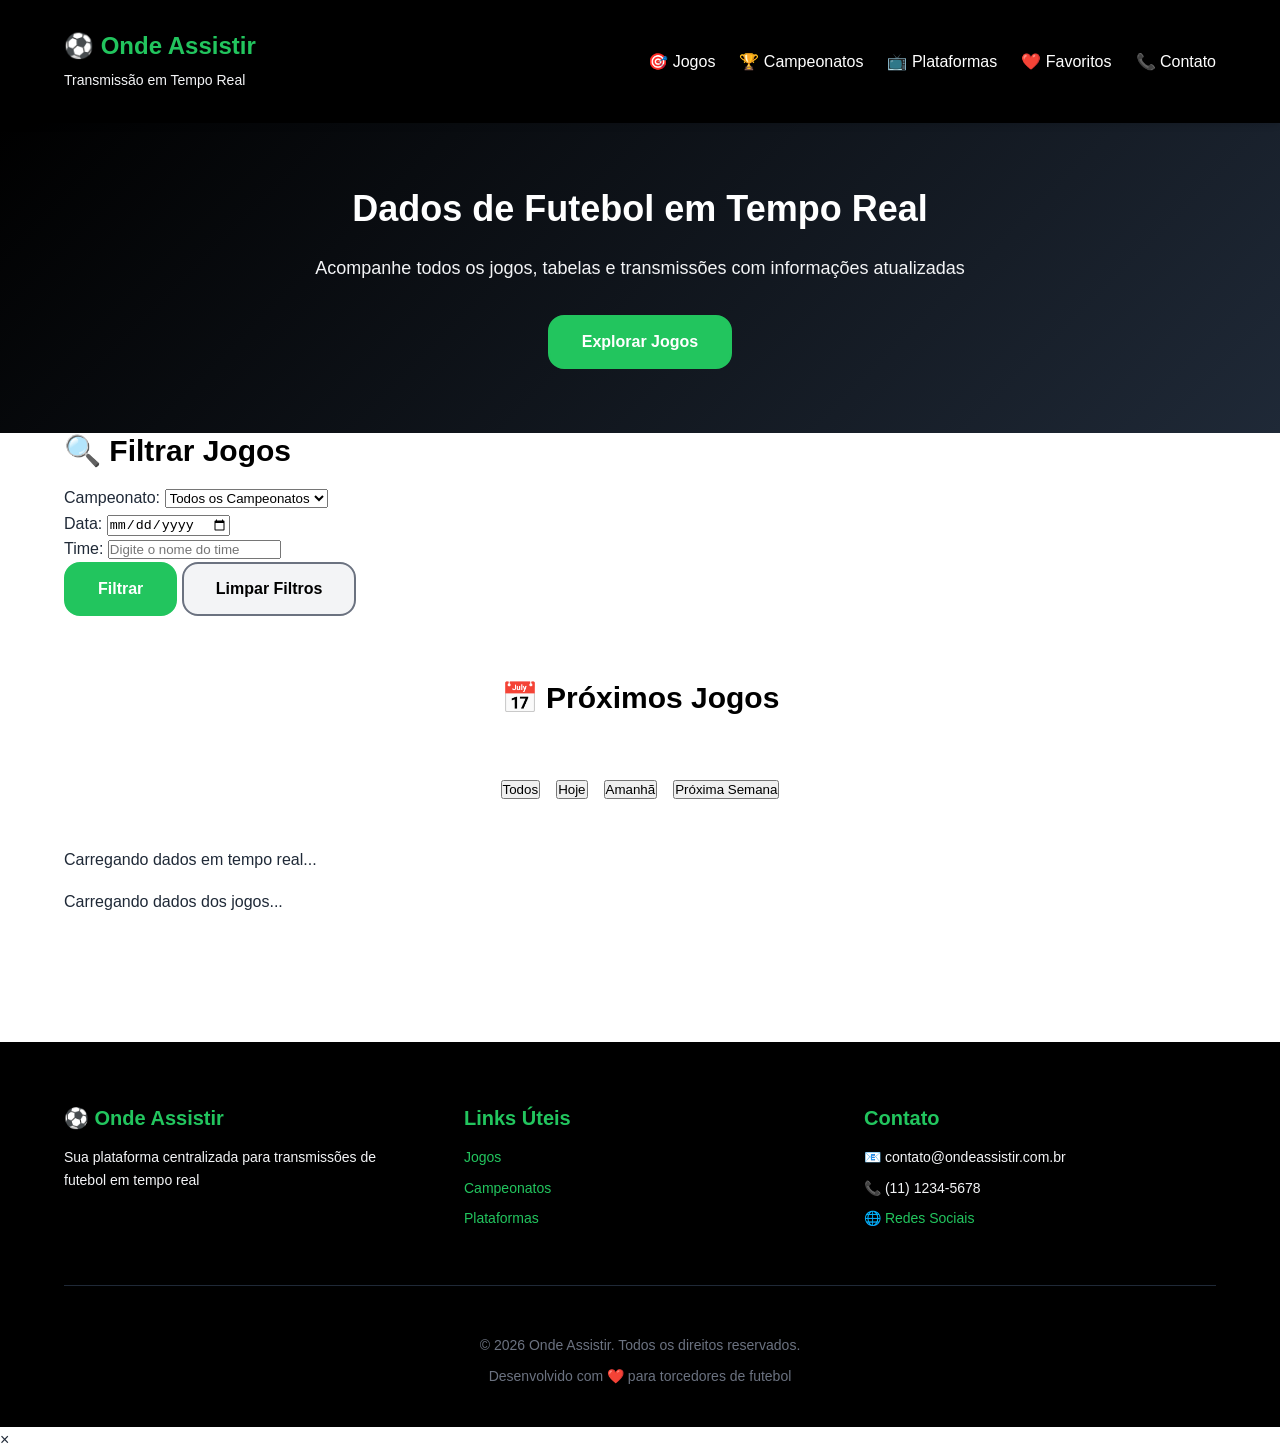
==== commit d97dd88b: "Refactor project with API integration, multiple pages, and enhanced JavaScript" ====
--- a/ProjetoTech/index.html
+++ b/ProjetoTech/index.html
@@ -4,29 +4,34 @@
     <meta charset="UTF-8">
     <meta name="viewport" content="width=device-width, initial-scale=1.0">
     <meta name="description" content="Onde Assistir - Guia de Transmissão de Futebol em Tempo Real">
-    <meta name="keywords" content="futebol, transmissão, campeonato, jogos, streaming, api">
-    <title>⚽ Onde Assistir - Transmissão de Futebol em Tempo Real</title>
+    <meta name="keywords" content="futebol, transmissão, campeonato, jogos, streaming, API">
+    <title>⚽ Onde Assistir - Transmissões em Tempo Real</title>
     <link rel="stylesheet" href="styles.css">
 </head>
 <body>
     <!-- Header Principal -->
-    <header class="header">
+    <header class="header" id="header">
         <div class="container">
             <div class="logo">
                 <h1>⚽ Onde Assistir</h1>
                 <p class="tagline">Transmissão em Tempo Real</p>
             </div>
-            <button class="menu-toggle" id="menuToggle" aria-label="Toggle Menu">
+            
+            <!-- Botão de Menu Mobile -->
+            <button class="menu-toggle" id="menuToggle" aria-label="Abrir menu de navegação">
                 <span></span>
                 <span></span>
                 <span></span>
             </button>
+
+            <!-- Navegação -->
             <nav class="navbar" id="navbar">
-                <ul>
-                    <li><a href="#jogos">Jogos</a></li>
-                    <li><a href="#campeonatos">Campeonatos</a></li>
-                    <li><a href="#plataformas">Plataformas</a></li>
-                    <li><a href="#contato">Contato</a></li>
+                <ul class="nav-list">
+                    <li><a href="index.html">🎯 Jogos</a></li>
+                    <li><a href="campeonatos.html">🏆 Campeonatos</a></li>
+                    <li><a href="plataformas.html">📺 Plataformas</a></li>
+                    <li><a href="favoritos.html">❤️ Favoritos</a></li>
+                    <li><a href="#contato">📞 Contato</a></li>
                 </ul>
             </nav>
         </div>
@@ -43,171 +48,72 @@
         </div>
     </section>
 
-    <!-- Seção de Busca -->
-    <section class="search-section" id="jogos">
+    <!-- Seção de Filtros -->
+    <section class="filters-section" id="filtros">
         <div class="container">
-            <h2>🔍 Busca de Jogos</h2>
-            <form class="search-form" id="searchForm">
-                <div class="form-group">
-                    <input type="text" placeholder="Time ou campeonato..." id="searchInput" autocomplete="off">
-                </div>
-                <div class="form-group">
-                    <select id="leagueFilter">
+            <h2>🔍 Filtrar Jogos</h2>
+            <div class="filters-container">
+                <div class="filter-group">
+                    <label for="championship-filter">Campeonato:</label>
+                    <select id="championship-filter" class="filter-select" onchange="applyFilters()">
                         <option value="">Todos os Campeonatos</option>
                         <option value="PL">Premier League</option>
-                        <option value="BRA">Série A Brasil</option>
-                        <option value="COPA">Copa do Brasil</option>
-                        <option value="LIB">Libertadores</option>
+                        <option value="BSA">Série A Brasil</option>
+                        <option value="CDB">Copa do Brasil</option>
+                        <option value="CLI">Libertadores</option>
                         <option value="LA">LaLiga</option>
-                        <option value="SERIE_A">Serie A Itália</option>
-                        <option value="LIGUE1">Ligue 1</option>
-                        <option value="BUNDESLIGA">Bundesliga</option>
+                        <option value="SA">Serie A Itália</option>
+                        <option value="L1">Ligue 1</option>
+                        <option value="BL1">Bundesliga</option>
                     </select>
                 </div>
-                <button type="button" class="btn btn-primary" id="searchBtn">Buscar Jogos</button>
-            </form>
-            <div id="loadingSpinner" class="spinner" style="display: none;"></div>
+
+                <div class="filter-group">
+                    <label for="date-filter">Data:</label>
+                    <input type="date" id="date-filter" class="filter-select" onchange="applyFilters()">
+                </div>
+
+                <div class="filter-group">
+                    <label for="team-filter">Time:</label>
+                    <input type="text" id="team-filter" placeholder="Digite o nome do time" class="filter-select" onchange="applyFilters()">
+                </div>
+
+                <button class="btn btn-primary" onclick="applyFilters()">Filtrar</button>
+                <button class="btn btn-secondary" onclick="resetFilters()">Limpar Filtros</button>
+            </div>
+
+            <div class="filter-status" id="filterStatus"></div>
         </div>
     </section>
 
     <!-- Seção Principal de Jogos -->
-    <main class="games-section">
+    <main class="games-section" id="jogos">
         <div class="container">
             <h2>📅 Próximos Jogos</h2>
+            
+            <!-- Filtros por Data -->
             <div class="filter-tabs">
-                <button class="tab-btn active" data-tab="all">Todos</button>
-                <button class="tab-btn" data-tab="today">Hoje</button>
-                <button class="tab-btn" data-tab="tomorrow">Amanhã</button>
-                <button class="tab-btn" data-tab="week">Próxima Semana</button>
+                <button class="tab-btn active" data-tab="all" onclick="filterGamesByDate('all')">Todos</button>
+                <button class="tab-btn" data-tab="today" onclick="filterGamesByDate('today')">Hoje</button>
+                <button class="tab-btn" data-tab="tomorrow" onclick="filterGamesByDate('tomorrow')">Amanhã</button>
+                <button class="tab-btn" data-tab="week" onclick="filterGamesByDate('week')">Próxima Semana</button>
             </div>
+
+            <!-- Indicador de Carregamento -->
+            <div id="loading-indicator" class="loading-indicator">
+                <div class="spinner"></div>
+                <p>Carregando dados em tempo real...</p>
+            </div>
+
+            <!-- Grid de Jogos -->
             <div id="gamesContainer" class="games-grid">
                 <div class="loading-message">Carregando dados dos jogos...</div>
             </div>
+
+            <!-- Mensagem de Erro -->
+            <div id="error-message" class="error-message" style="display: none;"></div>
         </div>
     </main>
-
-    <!-- Seção de Campeonatos -->
-    <section class="championships-section" id="campeonatos">
-        <div class="container">
-            <h2>🏆 Tabelas de Campeonatos</h2>
-            <div class="championship-tabs">
-                <button class="champ-tab active" data-league="PL">Premier League</button>
-                <button class="champ-tab" data-league="BRA">Série A Brasil</button>
-                <button class="champ-tab" data-league="LA">LaLiga</button>
-                <button class="champ-tab" data-league="SERIE_A">Serie A Itália</button>
-                <button class="champ-tab" data-league="LIGUE1">Ligue 1</button>
-            </div>
-            <div id="standingsContainer" class="standings-wrapper">
-                <div class="loading-message">Carregando tabela...</div>
-            </div>
-        </div>
-    </section>
-
-    <!-- Seção de Plataformas -->
-    <section class="platforms-section" id="plataformas">
-        <div class="container">
-            <h2>📺 Plataformas de Transmissão</h2>
-            <div class="platforms-grid">
-                <article class="platform-card">
-                    <h3>🔴 Globo</h3>
-                    <p>Transmissões da TV aberta com cobertura nacional</p>
-                    <ul>
-                        <li>Campeonato Brasileiro</li>
-                        <li>Copa do Brasil</li>
-                        <li>Jogos Internacionais</li>
-                    </ul>
-                    <a href="https://globoplay.globo.com" target="_blank" class="btn btn-primary">Acessar</a>
-                </article>
-
-                <article class="platform-card">
-                    <h3>📺 SporTV</h3>
-                    <p>Canal por assinatura especializado em esportes</p>
-                    <ul>
-                        <li>Libertadores</li>
-                        <li>Campeonato Brasileiro</li>
-                        <li>Copa do Brasil</li>
-                    </ul>
-                    <a href="https://www.sportv.com.br" target="_blank" class="btn btn-primary">Acessar</a>
-                </article>
-
-                <article class="platform-card">
-                    <h3>▶️ YouTube</h3>
-                    <p>Transmissões gratuitas de partidas selecionadas</p>
-                    <ul>
-                        <li>Jogos ao vivo</li>
-                        <li>Resumos</li>
-                        <li>Análises</li>
-                    </ul>
-                    <a href="https://www.youtube.com" target="_blank" class="btn btn-primary">Acessar</a>
-                </article>
-
-                <article class="platform-card">
-                    <h3>🎬 Prime Video</h3>
-                    <p>Plataforma de streaming com conteúdo exclusivo</p>
-                    <ul>
-                        <li>Copa do Brasil</li>
-                        <li>Libertadores</li>
-                        <li>Conteúdo Original</li>
-                    </ul>
-                    <a href="https://www.primevideo.com" target="_blank" class="btn btn-primary">Acessar</a>
-                </article>
-
-                <article class="platform-card">
-                    <h3>🎮 Twitch</h3>
-                    <p>Plataforma de transmissão ao vivo com comunidade ativa</p>
-                    <ul>
-                        <li>Transmissões de Jogadores</li>
-                        <li>Análises</li>
-                        <li>Comunidade</li>
-                    </ul>
-                    <a href="https://www.twitch.tv" target="_blank" class="btn btn-primary">Acessar</a>
-                </article>
-
-                <article class="platform-card">
-                    <h3>📡 ESPN</h3>
-                    <p>Cobertura de competições nacionais e internacionais</p>
-                    <ul>
-                        <li>Libertadores</li>
-                        <li>Premier League</li>
-                        <li>LaLiga</li>
-                    </ul>
-                    <a href="https://www.espn.com.br" target="_blank" class="btn btn-primary">Acessar</a>
-                </article>
-            </div>
-        </div>
-    </section>
-
-    <!-- Seção de Features -->
-    <section class="features-section">
-        <div class="container">
-            <h2>✨ Principais Funcionalidades</h2>
-            <div class="features-grid">
-                <div class="feature">
-                    <div class="feature-icon">🔄</div>
-                    <h3>Dados em Tempo Real</h3>
-                    <p>Informações atualizadas automaticamente via API</p>
-                </div>
-
-                <div class="feature">
-                    <div class="feature-icon">📊</div>
-                    <h3>Tabelas Completas</h3>
-                    <p>Acesse a classificação de todos os campeonatos</p>
-                </div>
-
-                <div class="feature">
-                    <div class="feature-icon">📱</div>
-                    <h3>100% Responsivo</h3>
-                    <p>Funciona perfeitamente em qualquer dispositivo</p>
-                </div>
-
-                <div class="feature">
-                    <div class="feature-icon">🔗</div>
-                    <h3>Links Diretos</h3>
-                    <p>Acesso direto às plataformas de transmissão</p>
-                </div>
-            </div>
-        </div>
-    </section>
 
     <!-- Footer -->
     <footer class="footer" id="contato">
@@ -220,17 +126,17 @@
                 <div class="footer-section">
                     <h4>Links Úteis</h4>
                     <ul>
-                        <li><a href="#jogos">Jogos</a></li>
-                        <li><a href="#campeonatos">Campeonatos</a></li>
-                        <li><a href="#plataformas">Plataformas</a></li>
+                        <li><a href="index.html">Jogos</a></li>
+                        <li><a href="campeonatos.html">Campeonatos</a></li>
+                        <li><a href="plataformas.html">Plataformas</a></li>
                     </ul>
                 </div>
                 <div class="footer-section">
                     <h4>Contato</h4>
                     <ul>
-                        <li>Email: contato@ondeassistir.com.br</li>
-                        <li>Telefone: (11) 1234-5678</li>
-                        <li><a href="#">Redes Sociais</a></li>
+                        <li>📧 contato@ondeassistir.com.br</li>
+                        <li>📞 (11) 1234-5678</li>
+                        <li><a href="#">🌐 Redes Sociais</a></li>
                     </ul>
                 </div>
             </div>
@@ -241,6 +147,18 @@
         </div>
     </footer>
 
+    <!-- Modal de Detalhes do Jogo -->
+    <div id="gameModal" class="modal">
+        <div class="modal-content">
+            <span class="close" onclick="closeModal()">&times;</span>
+            <div id="gameDetails" class="game-details-modal"></div>
+        </div>
+    </div>
+
+    <!-- Toast Notifications -->
+    <div id="toast-container" class="toast-container"></div>
+
+    <script src="api-client.js"></script>
     <script src="script.js"></script>
 </body>
-</html>
+</html>
--- a/ProjetoTech/styles.css
+++ b/ProjetoTech/styles.css
@@ -19,6 +19,7 @@
     --color-danger: #ef4444;
     --color-warning: #f59e0b;
     --color-success: #10b981;
+    --color-info: #3b82f6;
     
     /* Espaçamento */
     --spacing-xs: 0.25rem;
@@ -146,6 +147,8 @@
     transition: all var(--transition-fast);
     text-align: center;
     white-space: nowrap;
+    position: relative;
+    overflow: hidden;
 }
 
 .btn-primary {
@@ -170,6 +173,46 @@
     background-color: var(--color-primary-light);
     color: var(--color-black);
     border-color: var(--color-primary);
+}
+
+.btn-small {
+    padding: var(--spacing-sm) var(--spacing-md);
+    font-size: var(--font-size-sm);
+}
+
+/* ========================================
+   LOADING E SKELETON
+   ======================================== */
+
+.loading {
+    display: inline-block;
+    width: 20px;
+    height: 20px;
+    border: 3px solid var(--color-light-gray);
+    border-radius: 50%;
+    border-top-color: var(--color-primary);
+    animation: spin 1s linear infinite;
+}
+
+@keyframes spin {
+    to { transform: rotate(360deg); }
+}
+
+.skeleton {
+    background: linear-gradient(90deg, var(--color-light-gray) 25%, var(--color-medium-gray) 50%, var(--color-light-gray) 75%);
+    background-size: 200% 100%;
+    animation: loading 1.5s infinite;
+}
+
+@keyframes loading {
+    0% { background-position: 200% 0; }
+    100% { background-position: -200% 0; }
+}
+
+.skeleton-card {
+    height: 300px;
+    border-radius: var(--radius-lg);
+    margin-bottom: var(--spacing-lg);
 }
 
 /* ========================================
@@ -184,6 +227,11 @@
     position: sticky;
     top: 0;
     z-index: 100;
+    transition: transform var(--transition-fast);
+}
+
+.header.hidden {
+    transform: translateY(-100%);
 }
 
 .header .container {
@@ -198,11 +246,13 @@
     display: flex;
     flex-direction: column;
     gap: var(--spacing-sm);
+    flex-shrink: 0;
 }
 
 .logo h1 {
     color: var(--color-primary);
     margin-bottom: 0;
+    font-size: var(--font-size-2xl);
 }
 
 .tagline {
@@ -211,21 +261,59 @@
     margin-bottom: 0;
 }
 
+.navbar {
+    flex: 1;
+}
+
 .navbar ul {
     display: flex;
     list-style: none;
-    gap: var(--spacing-xl);
+    gap: var(--spacing-lg);
     flex-wrap: wrap;
+    justify-content: flex-end;
+}
+
+.navbar li {
+    position: relative;
 }
 
 .navbar a {
     color: var(--color-white);
     font-weight: 500;
     transition: color var(--transition-fast);
+    padding: var(--spacing-md) 0;
+    display: block;
+    position: relative;
+}
+
+.navbar a::after {
+    content: '';
+    position: absolute;
+    bottom: 0;
+    left: 0;
+    width: 0;
+    height: 2px;
+    background-color: var(--color-primary);
+    transition: width var(--transition-fast);
 }
 
 .navbar a:hover {
     color: var(--color-primary);
+}
+
+.navbar a:hover::after {
+    width: 100%;
+}
+
+/* Menu Toggle para Mobile */
+.menu-toggle {
+    display: none;
+    background: none;
+    border: none;
+    color: var(--color-white);
+    font-size: var(--font-size-xl);
+    cursor: pointer;
+    padding: var(--spacing-md);
 }
 
 /* ========================================
@@ -248,12 +336,29 @@
     color: var(--color-white);
     font-size: var(--font-size-4xl);
     margin-bottom: var(--spacing-lg);
+    animation: slideInUp 0.8s ease-out;
 }
 
 .hero p {
     font-size: var(--font-size-lg);
     color: var(--color-light-gray);
     margin-bottom: var(--spacing-xl);
+    animation: slideInUp 0.8s ease-out 0.2s both;
+}
+
+.hero .btn {
+    animation: slideInUp 0.8s ease-out 0.4s both;
+}
+
+@keyframes slideInUp {
+    from {
+        opacity: 0;
+        transform: translateY(30px);
+    }
+    to {
+        opacity: 1;
+        transform: translateY(0);
+    }
 }
 
 /* ========================================
@@ -283,16 +388,27 @@
     min-width: 200px;
 }
 
-.form-group input {
+.form-group label {
+    display: block;
+    margin-bottom: var(--spacing-sm);
+    font-weight: 600;
+    color: var(--color-black);
+}
+
+.form-group input,
+.form-group select {
     width: 100%;
     padding: var(--spacing-md);
     border: 2px solid var(--color-medium-gray);
     border-radius: var(--radius-lg);
     font-size: var(--font-size-base);
-    transition: border-color var(--transition-fast);
-}
-
-.form-group input:focus {
+    transition: all var(--transition-fast);
+    background-color: var(--color-white);
+    color: var(--color-black);
+}
+
+.form-group input:focus,
+.form-group select:focus {
     outline: none;
     border-color: var(--color-primary);
     box-shadow: 0 0 0 3px rgba(34, 197, 94, 0.1);
@@ -311,9 +427,35 @@
     margin-bottom: var(--spacing-3xl);
 }
 
+.filter-tabs {
+    display: flex;
+    gap: var(--spacing-md);
+    justify-content: center;
+    margin-bottom: var(--spacing-2xl);
+    flex-wrap: wrap;
+}
+
+.filter-tab {
+    padding: var(--spacing-md) var(--spacing-lg);
+    border: 2px solid var(--color-medium-gray);
+    border-radius: var(--radius-full);
+    background-color: var(--color-white);
+    color: var(--color-dark-gray);
+    cursor: pointer;
+    transition: all var(--transition-fast);
+    font-weight: 500;
+}
+
+.filter-tab:hover,
+.filter-tab.active {
+    border-color: var(--color-primary);
+    background-color: var(--color-primary);
+    color: var(--color-white);
+}
+
 .games-grid {
     display: grid;
-    grid-template-columns: repeat(auto-fit, minmax(320px, 1fr));
+    grid-template-columns: repeat(auto-fill, minmax(340px, 1fr));
     gap: var(--spacing-xl);
     margin-bottom: var(--spacing-3xl);
 }
@@ -325,6 +467,8 @@
     overflow: hidden;
     transition: all var(--transition-normal);
     box-shadow: var(--shadow-md);
+    display: flex;
+    flex-direction: column;
 }
 
 .game-card:hover {
@@ -360,30 +504,49 @@
     justify-content: space-between;
     padding: var(--spacing-xl);
     gap: var(--spacing-lg);
+    flex: 1;
 }
 
 .team {
     flex: 1;
     text-align: center;
+    display: flex;
+    flex-direction: column;
+    align-items: center;
 }
 
 .team-shield {
-    width: 50px;
-    height: 50px;
+    width: 60px;
+    height: 60px;
     margin-bottom: var(--spacing-sm);
     border-radius: var(--radius-md);
     object-fit: cover;
+    background-color: var(--color-light-gray);
 }
 
 .team h3 {
     font-size: var(--font-size-lg);
     margin-bottom: var(--spacing-sm);
     color: var(--color-black);
+    word-break: break-word;
 }
 
 .team .ranking {
     font-size: var(--font-size-sm);
     color: var(--color-medium-gray);
+    display: flex;
+    align-items: center;
+    gap: var(--spacing-sm);
+    justify-content: center;
+}
+
+.ranking-badge {
+    background-color: var(--color-primary);
+    color: var(--color-white);
+    border-radius: var(--radius-full);
+    padding: var(--spacing-xs) var(--spacing-sm);
+    font-weight: 700;
+    font-size: var(--font-size-sm);
 }
 
 .vs {
@@ -411,10 +574,10 @@
     border-top: 1px solid var(--color-light-gray);
     padding: var(--spacing-md) var(--spacing-lg);
     background-color: var(--color-light-gray);
+    font-size: var(--font-size-sm);
 }
 
 .game-details p {
-    font-size: var(--font-size-sm);
     margin-bottom: var(--spacing-sm);
 }
 
@@ -422,8 +585,15 @@
     margin-bottom: 0;
 }
 
+.game-details strong {
+    color: var(--color-black);
+}
+
 .broadcasts {
     padding: var(--spacing-lg);
+    flex-grow: 1;
+    display: flex;
+    flex-direction: column;
 }
 
 .broadcasts h4 {
@@ -436,6 +606,8 @@
     display: flex;
     flex-wrap: wrap;
     gap: var(--spacing-md);
+    flex-grow: 1;
+    align-content: flex-start;
 }
 
 .platform {
@@ -446,12 +618,19 @@
     font-size: var(--font-size-sm);
     font-weight: 500;
     transition: all var(--transition-fast);
+    cursor: pointer;
+    border: 1px solid transparent;
 }
 
 .platform:hover {
     background-color: var(--color-primary);
     color: var(--color-white);
     transform: scale(1.05);
+    border-color: var(--color-primary-dark);
+}
+
+.platform a {
+    color: inherit;
 }
 
 /* ========================================
@@ -470,7 +649,7 @@
 
 .championships-grid {
     display: grid;
-    grid-template-columns: repeat(auto-fit, minmax(280px, 1fr));
+    grid-template-columns: repeat(auto-fit, minmax(320px, 1fr));
     gap: var(--spacing-xl);
 }
 
@@ -521,6 +700,42 @@
     margin-bottom: var(--spacing-lg);
 }
 
+.standings-table {
+    width: 100%;
+    margin-top: var(--spacing-lg);
+    border-collapse: collapse;
+    font-size: var(--font-size-sm);
+}
+
+.standings-table th {
+    background-color: var(--color-primary);
+    color: var(--color-white);
+    padding: var(--spacing-sm);
+    text-align: left;
+    font-weight: 600;
+}
+
+.standings-table td {
+    padding: var(--spacing-sm);
+    border-bottom: 1px solid var(--color-light-gray);
+}
+
+.standings-table tr:hover {
+    background-color: var(--color-light-gray);
+}
+
+.team-name {
+    display: flex;
+    align-items: center;
+    gap: var(--spacing-sm);
+}
+
+.team-name img {
+    width: 30px;
+    height: 30px;
+    border-radius: var(--radius-md);
+}
+
 /* ========================================
    SEÇÃO DE PLATAFORMAS
    ======================================== */
@@ -610,6 +825,11 @@
 .feature {
     text-align: center;
     padding: var(--spacing-xl);
+    transition: all var(--transition-normal);
+}
+
+.feature:hover {
+    transform: translateY(-4px);
 }
 
 .feature-icon {
@@ -627,6 +847,53 @@
     color: var(--color-light-gray);
     font-size: var(--font-size-sm);
     margin-bottom: 0;
+}
+
+/* ========================================
+   NOTIFICAÇÕES
+   ======================================== */
+
+.notification {
+    position: fixed;
+    top: 20px;
+    right: 20px;
+    padding: var(--spacing-lg) var(--spacing-xl);
+    border-radius: var(--radius-lg);
+    box-shadow: var(--shadow-lg);
+    z-index: 1000;
+    animation: slideIn 0.3s ease-out;
+    max-width: 400px;
+}
+
+.notification-success {
+    background-color: var(--color-primary);
+    color: var(--color-white);
+}
+
+.notification-error {
+    background-color: var(--color-danger);
+    color: var(--color-white);
+}
+
+.notification-info {
+    background-color: var(--color-info);
+    color: var(--color-white);
+}
+
+.notification-warning {
+    background-color: var(--color-warning);
+    color: var(--color-white);
+}
+
+@keyframes slideIn {
+    from {
+        opacity: 0;
+        transform: translateX(100px);
+    }
+    to {
+        opacity: 1;
+        transform: translateX(0);
+    }
 }
 
 /* ========================================
@@ -690,7 +957,7 @@
    RESPONSIVIDADE - TABLETS
    ======================================== */
 
-@media (max-width: 768px) {
+@media (max-width: 992px) {
     :root {
         --font-size-4xl: 1.875rem;
         --font-size-3xl: 1.5rem;
@@ -698,40 +965,16 @@
         --spacing-3xl: 2rem;
     }
 
-    .header .container {
+    .games-grid {
+        grid-template-columns: repeat(auto-fill, minmax(300px, 1fr));
+    }
+
+    .navbar ul {
         gap: var(--spacing-md);
     }
 
-    .navbar ul {
-        width: 100%;
-        justify-content: flex-start;
-        gap: var(--spacing-lg);
-    }
-
-    .hero {
-        padding: var(--spacing-2xl) 0;
-    }
-
-    .hero h2 {
-        font-size: var(--font-size-3xl);
-    }
-
-    .search-form {
-        flex-direction: column;
-    }
-
-    .search-form .btn {
-        width: 100%;
-    }
-
-    .game-content {
-        padding: var(--spacing-lg);
-        flex-direction: column;
-        gap: var(--spacing-md);
-    }
-
-    .teams {
-        flex-direction: column;
+    .navbar a {
+        padding: var(--spacing-sm) 0;
     }
 }
 
@@ -739,7 +982,7 @@
    RESPONSIVIDADE - MOBILE
    ======================================== */
 
-@media (max-width: 480px) {
+@media (max-width: 768px) {
     :root {
         --font-size-3xl: 1.25rem;
         --font-size-2xl: 1.125rem;
@@ -753,32 +996,117 @@
     }
 
     .header .container {
+        justify-content: space-between;
+        gap: var(--spacing-md);
+    }
+
+    .logo h1 {
+        font-size: var(--font-size-xl);
+    }
+
+    .tagline {
+        display: none;
+    }
+
+    .navbar {
+        width: 100%;
+        order: 3;
+    }
+
+    .navbar ul {
+        width: 100%;
+        flex-direction: row;
+        gap: var(--spacing-md);
+        justify-content: flex-start;
+        flex-wrap: wrap;
+    }
+
+    .navbar li {
+        flex: 0 0 auto;
+    }
+
+    .navbar a {
+        padding: var(--spacing-sm) var(--spacing-md);
+        border-radius: var(--radius-md);
+        transition: all var(--transition-fast);
+        display: inline-block;
+    }
+
+    .navbar a:hover {
+        background-color: rgba(34, 197, 94, 0.1);
+        text-decoration: none;
+    }
+
+    .navbar a::after {
+        display: none;
+    }
+
+    .hero {
+        padding: var(--spacing-2xl) 0;
+    }
+
+    .hero h2 {
+        font-size: var(--font-size-2xl);
+    }
+
+    .search-form {
         flex-direction: column;
-        gap: var(--spacing-lg);
-    }
-
-    .logo h1 {
-        font-size: var(--font-size-2xl);
-    }
-
-    .navbar ul {
+    }
+
+    .search-form .btn {
+        width: 100%;
+    }
+
+    .form-group {
+        min-width: 100%;
+    }
+
+    .games-grid {
+        grid-template-columns: 1fr;
+    }
+
+    .game-content {
+        padding: var(--spacing-lg);
         flex-direction: column;
         gap: var(--spacing-md);
-        width: 100%;
-    }
-
-    .navbar a {
-        display: block;
-        padding: var(--spacing-md);
-        background-color: var(--color-dark-gray);
-        border-radius: var(--radius-md);
-    }
-
-    .hero h2 {
-        font-size: var(--font-size-2xl);
-    }
-
-    .games-grid,
+    }
+
+    .filter-tabs {
+        gap: var(--spacing-sm);
+    }
+
+    .filter-tab {
+        padding: var(--spacing-sm) var(--spacing-md);
+        font-size: var(--font-size-sm);
+    }
+
+    .platforms {
+        gap: var(--spacing-sm);
+    }
+
+    .platform {
+        font-size: var(--font-size-xs);
+        padding: var(--spacing-xs) var(--spacing-sm);
+    }
+
+    .standings-table {
+        font-size: 0.75rem;
+    }
+
+    .standings-table th,
+    .standings-table td {
+        padding: var(--spacing-xs);
+    }
+
+    .team-name {
+        gap: var(--spacing-xs);
+    }
+
+    .team-name img {
+        width: 24px;
+        height: 24px;
+    }
+
     .championships-grid,
     .platforms-grid,
     .features-grid {
@@ -789,23 +1117,69 @@
         width: 100%;
     }
 
-    .game-header {
-        flex-direction: column;
-        gap: var(--spacing-md);
-        text-align: center;
-    }
-
-    .platforms {
-        flex-direction: column;
-    }
-
-    .platform {
-        width: 100%;
-        text-align: center;
-    }
-
     .footer-content {
         grid-template-columns: 1fr;
+    }
+
+    .notification {
+        right: 10px;
+        left: 10px;
+        max-width: none;
+    }
+}
+
+@media (max-width: 480px) {
+    :root {
+        --font-size-3xl: 1.125rem;
+        --font-size-2xl: 1rem;
+        --spacing-lg: 0.75rem;
+        --spacing-xl: 0.75rem;
+        --spacing-2xl: 1rem;
+    }
+
+    .logo h1 {
+        font-size: var(--font-size-lg);
+    }
+
+    .navbar ul {
+        gap: var(--spacing-xs);
+    }
+
+    .navbar a {
+        padding: var(--spacing-xs) var(--spacing-sm);
+        font-size: var(--font-size-sm);
+    }
+
+    .game-card {
+        margin-bottom: 0;
+    }
+
+    .game-header {
+        padding: var(--spacing-md);
+        flex-direction: column;
+        gap: var(--spacing-sm);
+        text-align: center;
+    }
+
+    .team h3 {
+        font-size: var(--font-size-base);
+    }
+
+    .vs .time {
+        font-size: var(--font-size-lg);
+    }
+
+    .game-details {
+        font-size: 0.75rem;
+        padding: var(--spacing-md);
+    }
+
+    .broadcasts {
+        padding: var(--spacing-md);
+    }
+
+    .broadcasts h4 {
+        font-size: var(--font-size-sm);
     }
 }
 
@@ -824,12 +1198,37 @@
 /* Focus Visible para Acessibilidade */
 button:focus-visible,
 a:focus-visible,
-input:focus-visible {
+input:focus-visible,
+select:focus-visible {
     outline: 2px solid var(--color-primary);
     outline-offset: 2px;
 }
 
-/* Dark Mode (opcional, comentado) */
-@media (prefers-color-scheme: dark) {
-    /* Pode ser expandido conforme necessário */
-}
+/* Utility Classes */
+.text-center {
+    text-align: center;
+}
+
+.mt-md {
+    margin-top: var(--spacing-md);
+}
+
+.mb-md {
+    margin-bottom: var(--spacing-md);
+}
+
+.hidden {
+    display: none !important;
+}
+
+.error-message {
+    color: var(--color-danger);
+    font-size: var(--font-size-sm);
+    margin-top: var(--spacing-sm);
+}
+
+.success-message {
+    color: var(--color-success);
+    font-size: var(--font-size-sm);
+    margin-top: var(--spacing-sm);
+}
